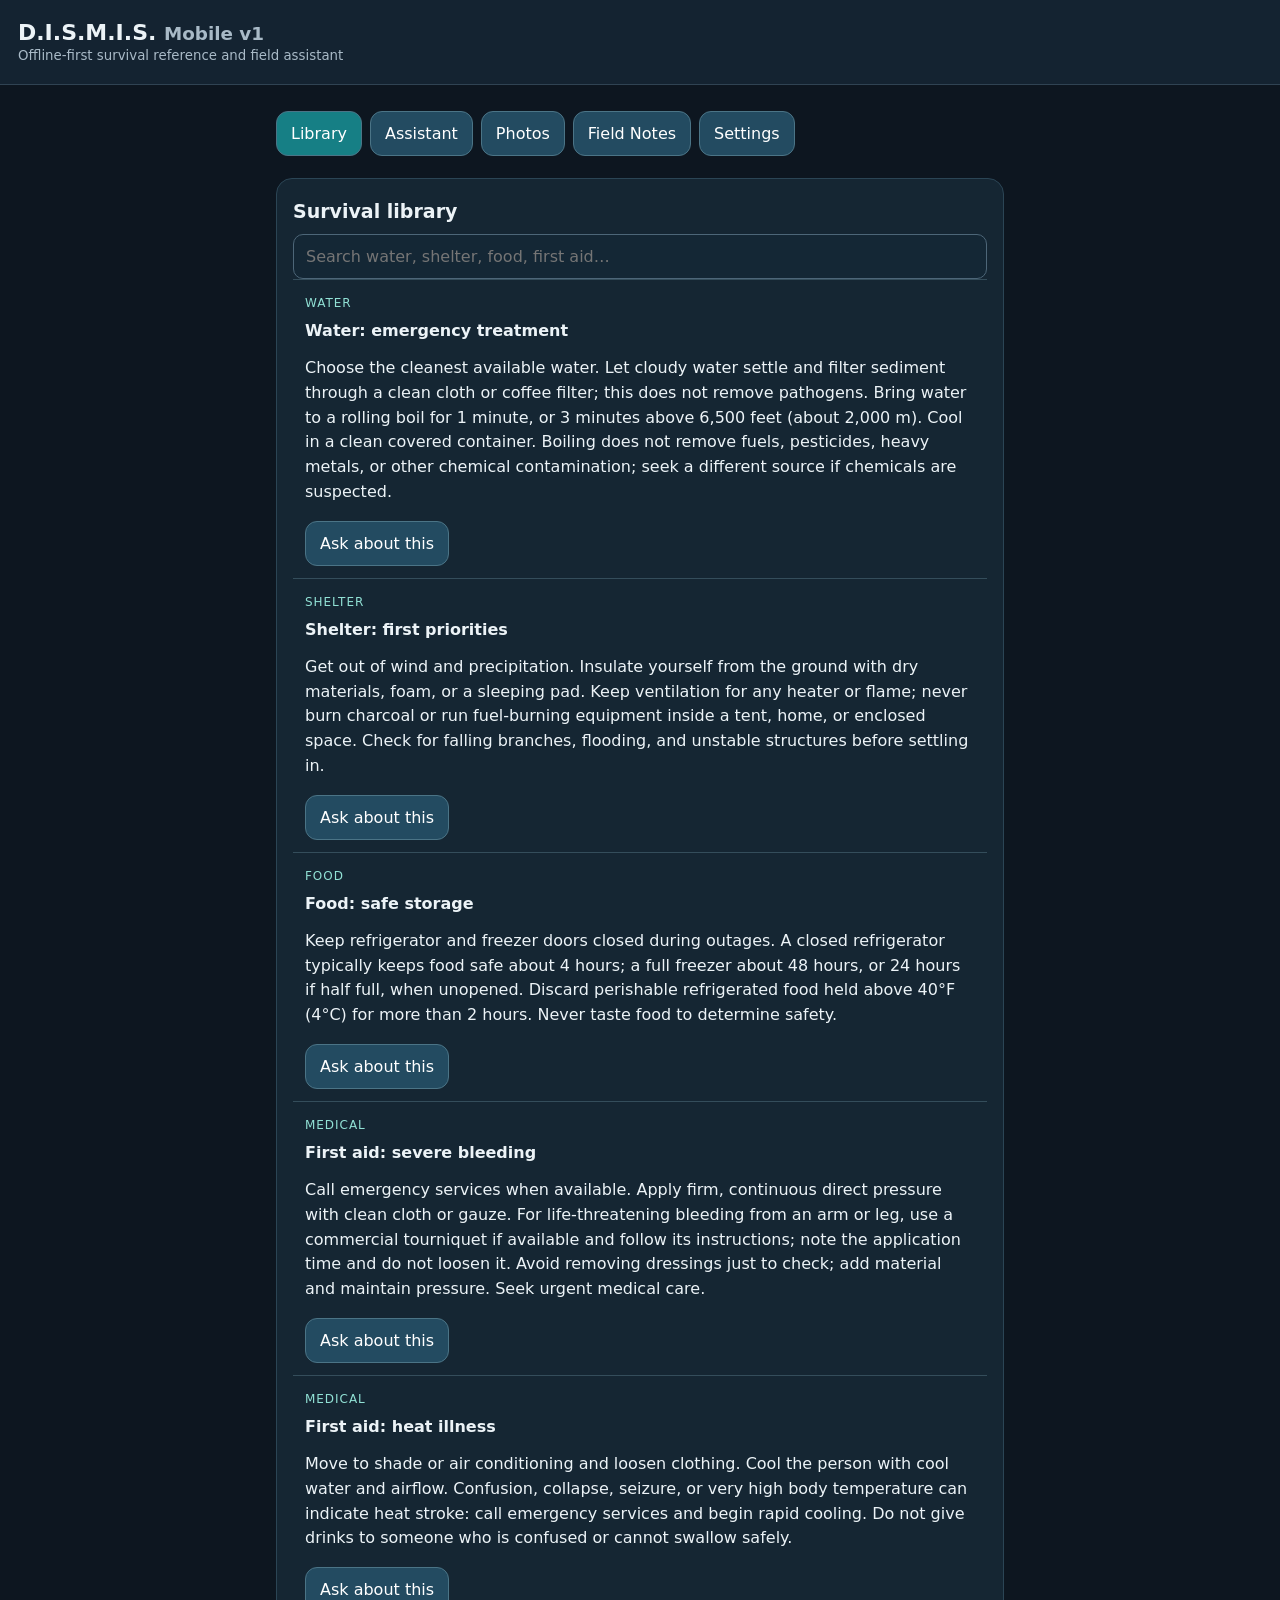
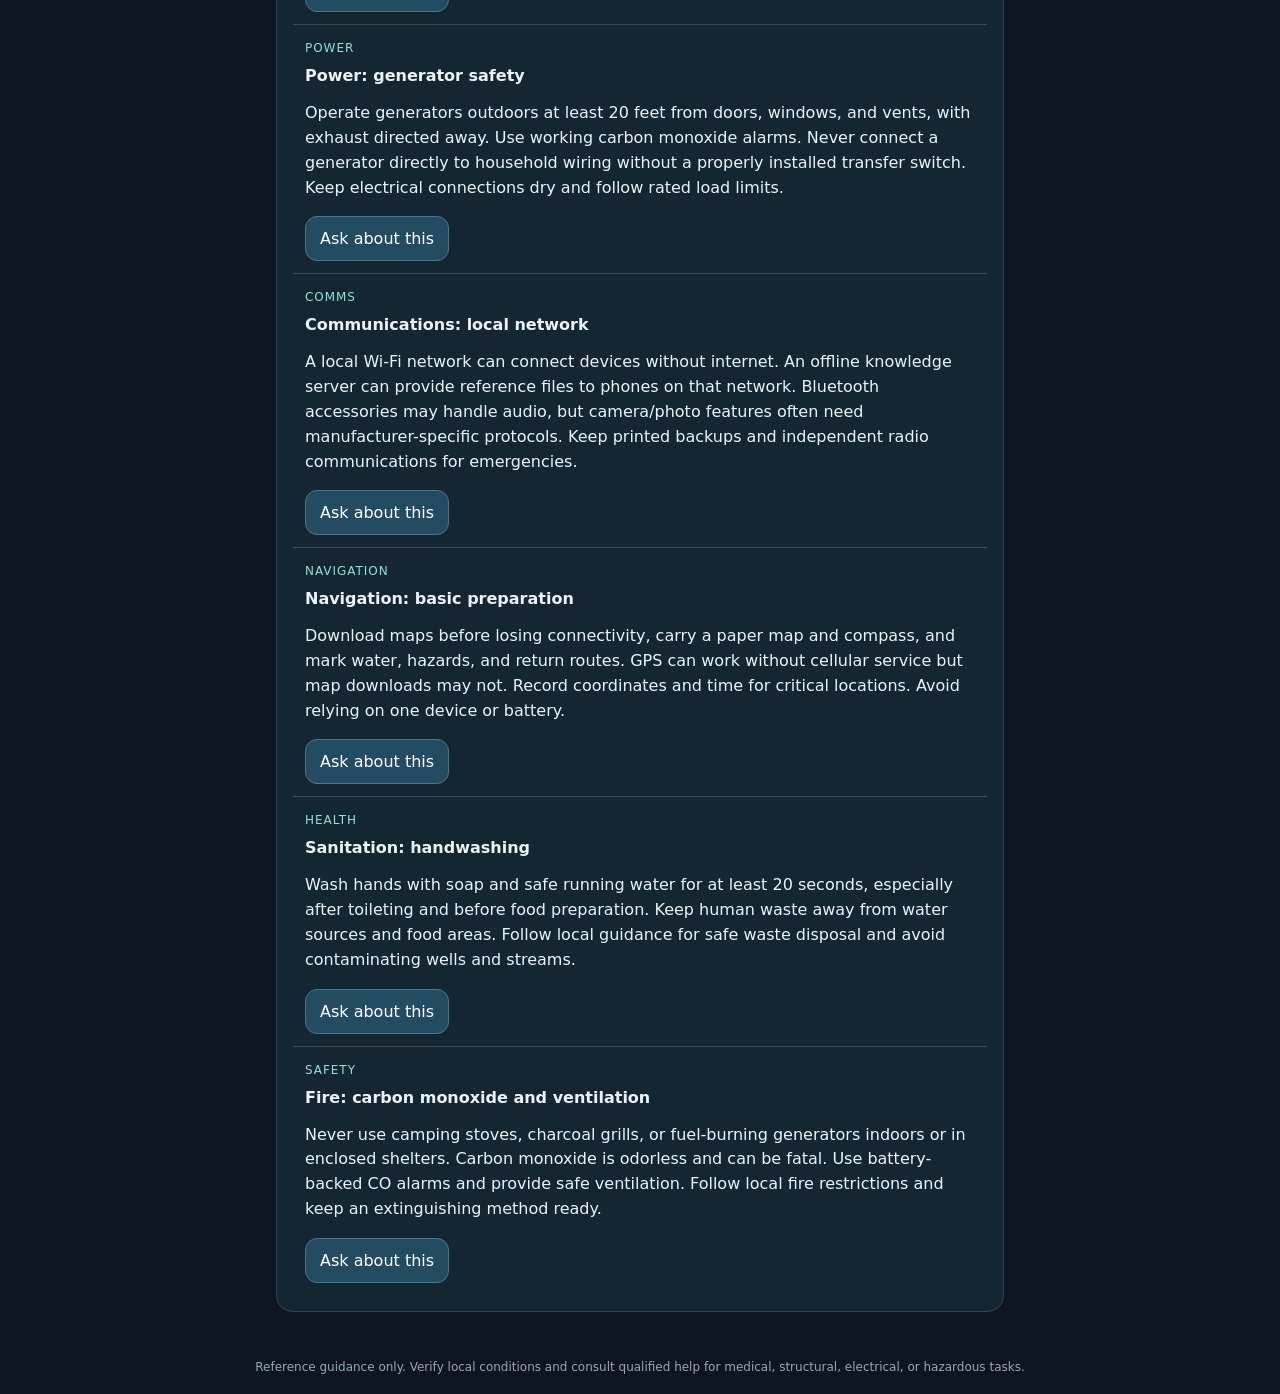
==== index.html @ cf7b5b75 "Add files via upload" ====
<!doctype html><html lang="en"><head><meta charset="utf-8"><meta name="viewport" content="width=device-width,initial-scale=1,viewport-fit=cover"><meta name="theme-color" content="#101b26"><link rel="manifest" href="manifest.webmanifest"><title>D.I.S.M.I.S. Mobile</title><style>
:root{font-family:system-ui,-apple-system,sans-serif;color:#ecf3f7;background:#0d1620}*{box-sizing:border-box}body{margin:0}header{padding:20px 18px;background:#142331;border-bottom:1px solid #304353}h1{font-size:22px;margin:0}small,.muted{color:#a9bac7}main{padding:16px;max-width:760px;margin:auto}nav{display:flex;gap:8px;overflow-x:auto;padding:10px 0}button,.button{background:#234b61;color:white;border:1px solid #4b7486;border-radius:12px;padding:12px 14px;font:inherit;cursor:pointer}button.active{background:#167f85}button:disabled{opacity:.45}input,textarea,select{width:100%;padding:12px;background:#142735;color:white;border:1px solid #4d6678;border-radius:10px;font:inherit}textarea{min-height:105px}label{display:block;margin:12px 0 5px;font-weight:600}section{display:none}section.active{display:block}.panel{background:#152633;border:1px solid #2b4555;border-radius:16px;padding:16px;margin:12px 0}h2{font-size:19px;margin:5px 0 12px}h3{font-size:16px;margin:10px 0}p,li{line-height:1.55}.result{padding:12px;border-top:1px solid #344d5b}.tag{color:#91e1d5;font-size:12px;text-transform:uppercase;letter-spacing:.08em}.chat{white-space:pre-wrap;max-height:380px;overflow:auto}.msg{margin:10px 0;padding:12px;border-radius:12px;background:#213849}.msg.me{background:#184e54}.row{display:flex;gap:8px;align-items:center;flex-wrap:wrap}.row>*{flex:1}.warn{border-left:3px solid #e6b963;padding-left:12px}img.preview{max-width:100%;max-height:300px;border-radius:12px}.hide{display:none}a{color:#96dbe3}footer{padding:20px;text-align:center;color:#91a9b9;font-size:12px}</style></head><body><header><h1>D.I.S.M.I.S. <small>Mobile v1</small></h1><small>Offline-first survival reference and field assistant</small></header><main><nav aria-label="Sections"><button class="active" data-tab="library">Library</button><button data-tab="assistant">Assistant</button><button data-tab="camera">Photos</button><button data-tab="notes">Field Notes</button><button data-tab="settings">Settings</button></nav>
<section id="library" class="active"><div class="panel"><h2>Survival library</h2><input id="search" type="search" placeholder="Search water, shelter, food, first aid…" aria-label="Search survival topics"><div id="results"></div></div></section>
<section id="assistant"><div class="panel"><h2>Field assistant</h2><p class="muted">Offline reference answers work immediately. Optional local AI requires a separately running compatible server.</p><div id="chat" class="chat" aria-live="polite"></div><label for="question">Your question</label><textarea id="question" placeholder="How can I make drinking water safer?"></textarea><div class="row"><button id="ask">Ask</button><button id="speak">Speak last answer</button><button id="stop">Stop voice</button></div><p id="assistantStatus" class="muted"></p></div></section>
<section id="camera"><div class="panel"><h2>Photo workspace</h2><p>Take or choose a photo to attach to a field note. Automated image recognition is not yet available in this version.</p><input id="photo" type="file" accept="image/*" capture="environment"><p><img id="preview" class="preview hide" alt="Selected photo preview"></p><label for="photoNote">Photo note</label><textarea id="photoNote" placeholder="Describe the object, condition, markings, and measurements."></textarea><button id="savePhotoNote">Save photo note</button><p class="muted">Photos are stored on this device where browser storage permits. No upload occurs.</p></div></section>
<section id="notes"><div class="panel"><h2>Field notes</h2><label for="noteTitle">Title</label><input id="noteTitle" placeholder="Water source near camp"><label for="noteBody">Details</label><textarea id="noteBody" placeholder="Observations, supplies, measurements, next steps…"></textarea><button id="saveNote">Save note</button><button id="exportNotes">Export notes as JSON</button><div id="notesList"></div></div></section>
<section id="settings"><div class="panel"><h2>Local AI connection (experimental)</h2><p>Only use an AI server you control on a trusted local network. Browser CORS, HTTPS and connectivity restrictions may prevent access.</p><label for="endpoint">OpenAI-compatible chat completions URL</label><input id="endpoint" placeholder="http://192.168.1.10:1234/v1/chat/completions"><label for="model">Model name</label><input id="model" placeholder="local-model"><div class="row"><button id="saveSettings">Save settings</button><button id="clearSettings">Disable AI connection</button></div><p class="warn">Do not enter cloud API keys here. This app does not send requests unless you configure an endpoint and ask a question.</p></div><div class="panel"><h2>Offline status</h2><p id="offlineStatus">Checking service worker…</p><p>Install this web app from Safari using Share → Add to Home Screen after serving it from HTTPS. Opening the HTML directly from Files may limit offline installation and storage features.</p></div></section></main><footer>Reference guidance only. Verify local conditions and consult qualified help for medical, structural, electrical, or hazardous tasks.</footer><script src="app.js"></script></body></html>
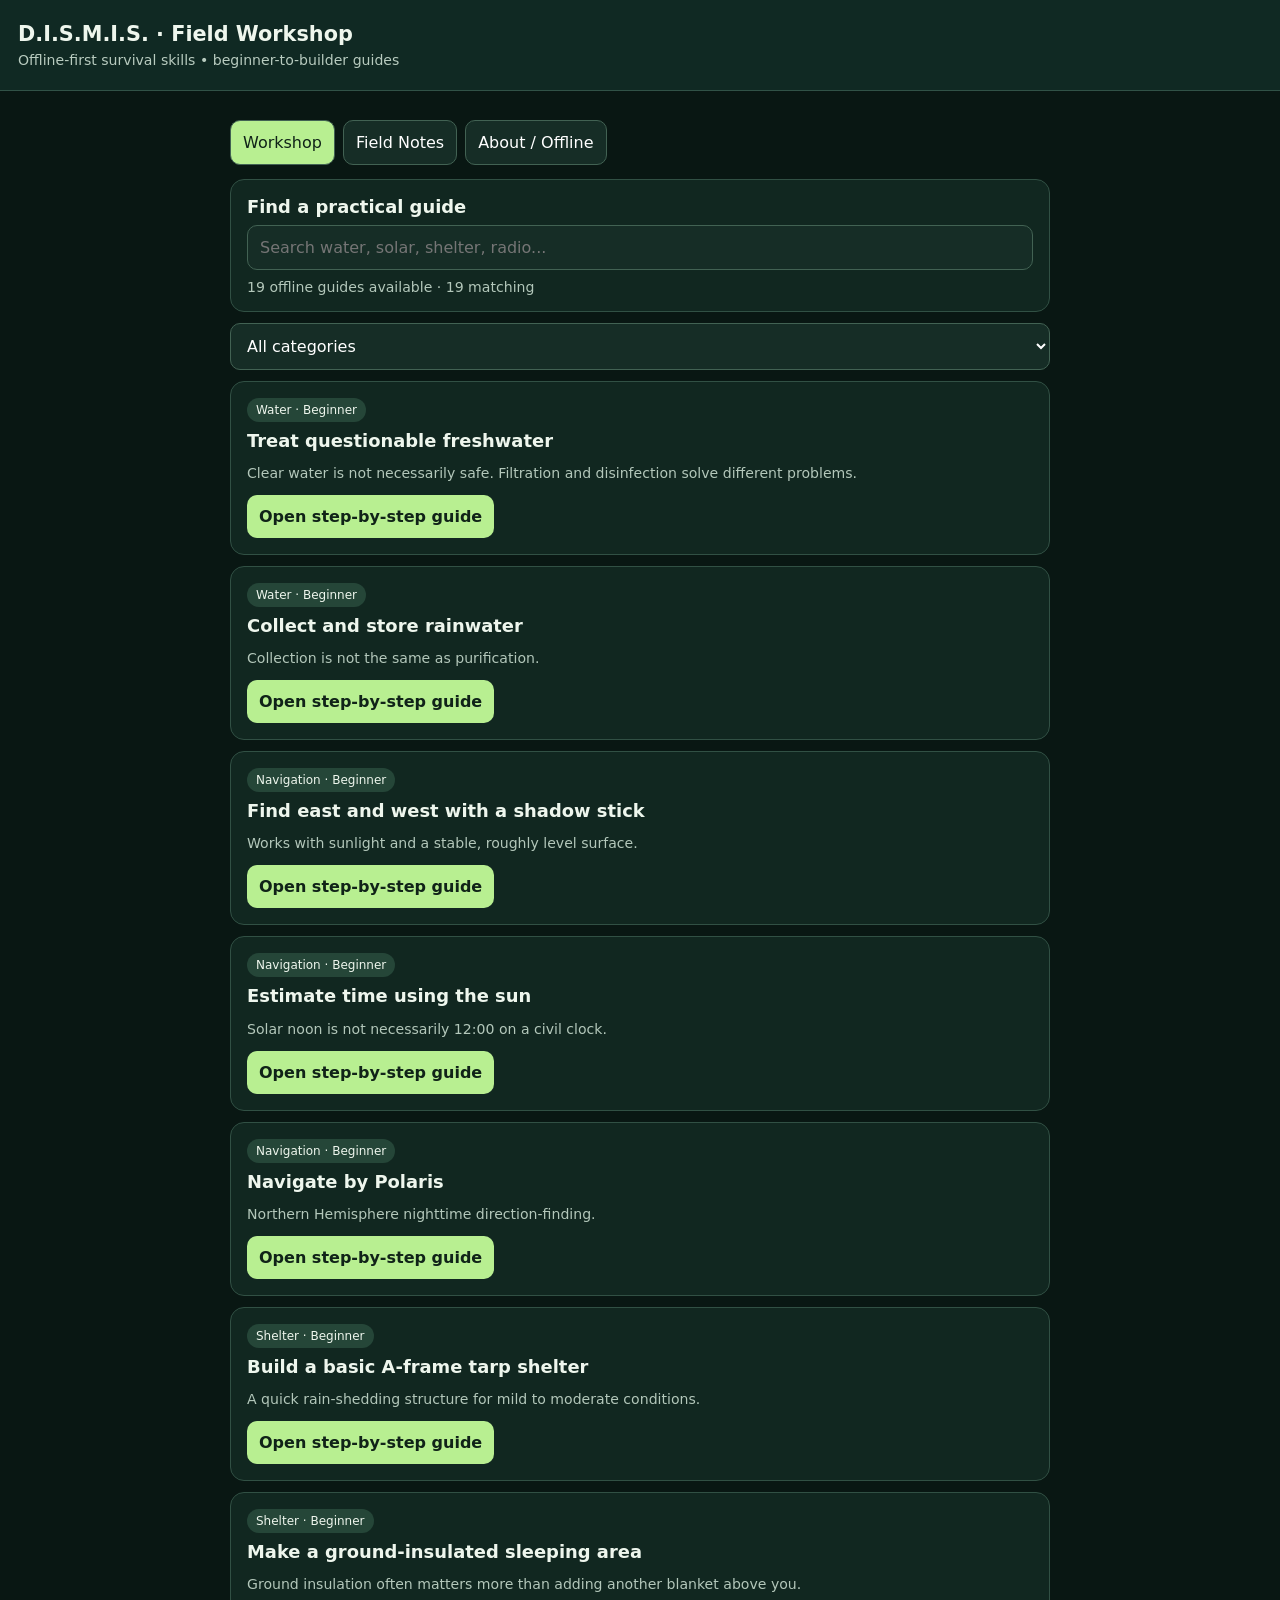
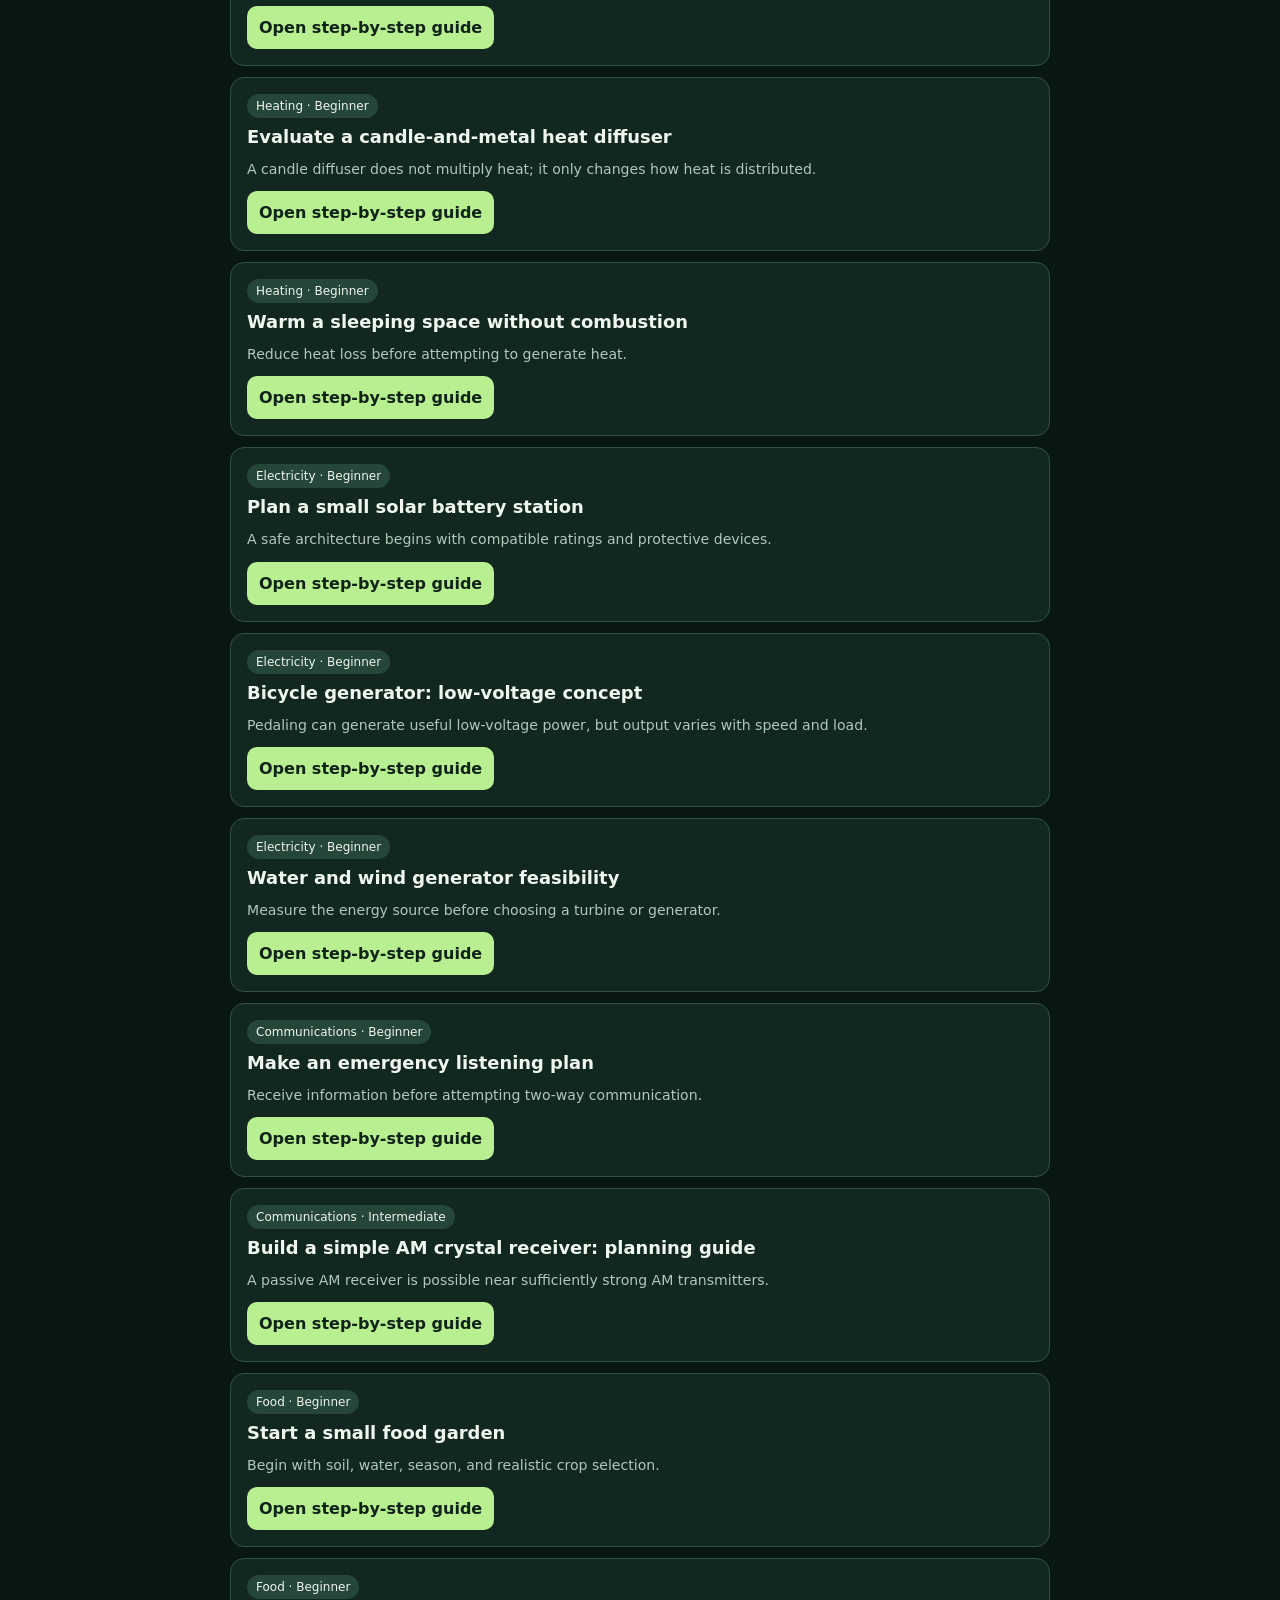
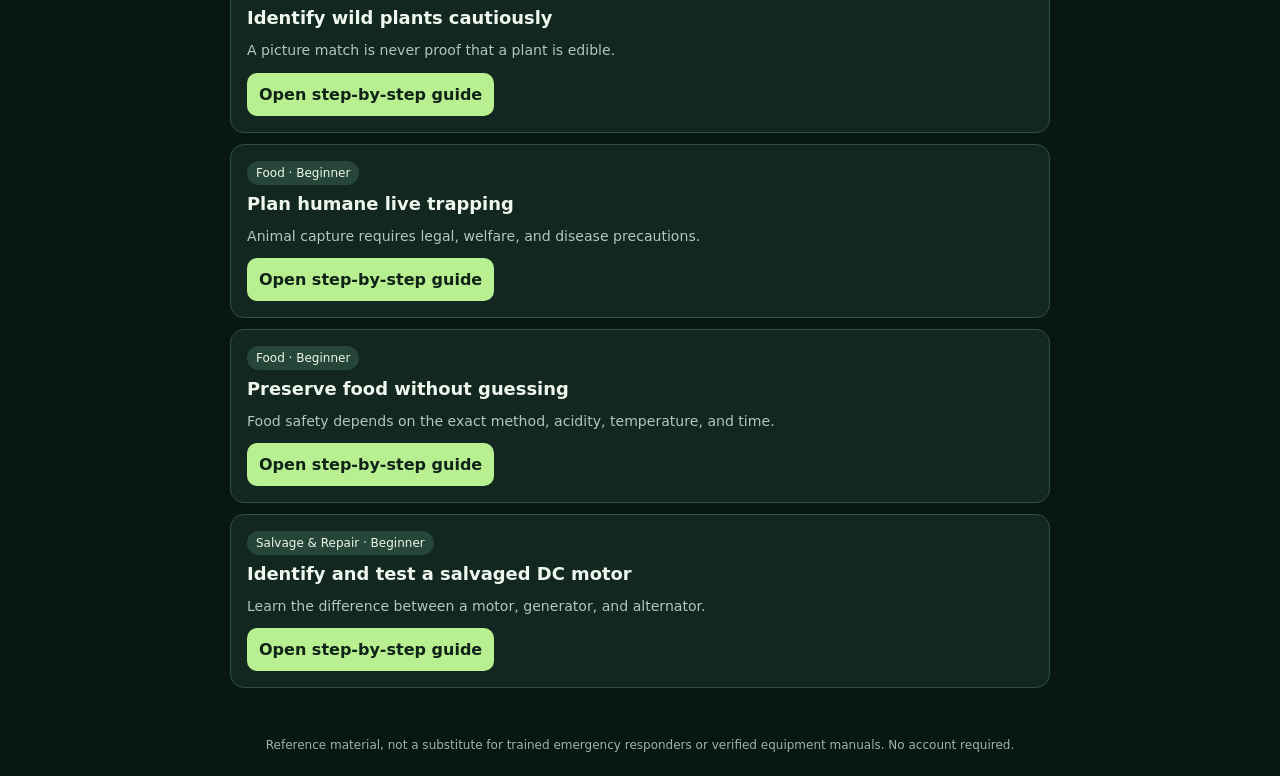
==== commit 8a7bcf8c: "D.I.S.M.I.S Field workshop v2 update" ====
--- a/index.html
+++ b/index.html
@@ -1,7 +1 @@
-<!doctype html><html lang="en"><head><meta charset="utf-8"><meta name="viewport" content="width=device-width,initial-scale=1,viewport-fit=cover"><meta name="theme-color" content="#101b26"><link rel="manifest" href="manifest.webmanifest"><title>D.I.S.M.I.S. Mobile</title><style>
-:root{font-family:system-ui,-apple-system,sans-serif;color:#ecf3f7;background:#0d1620}*{box-sizing:border-box}body{margin:0}header{padding:20px 18px;background:#142331;border-bottom:1px solid #304353}h1{font-size:22px;margin:0}small,.muted{color:#a9bac7}main{padding:16px;max-width:760px;margin:auto}nav{display:flex;gap:8px;overflow-x:auto;padding:10px 0}button,.button{background:#234b61;color:white;border:1px solid #4b7486;border-radius:12px;padding:12px 14px;font:inherit;cursor:pointer}button.active{background:#167f85}button:disabled{opacity:.45}input,textarea,select{width:100%;padding:12px;background:#142735;color:white;border:1px solid #4d6678;border-radius:10px;font:inherit}textarea{min-height:105px}label{display:block;margin:12px 0 5px;font-weight:600}section{display:none}section.active{display:block}.panel{background:#152633;border:1px solid #2b4555;border-radius:16px;padding:16px;margin:12px 0}h2{font-size:19px;margin:5px 0 12px}h3{font-size:16px;margin:10px 0}p,li{line-height:1.55}.result{padding:12px;border-top:1px solid #344d5b}.tag{color:#91e1d5;font-size:12px;text-transform:uppercase;letter-spacing:.08em}.chat{white-space:pre-wrap;max-height:380px;overflow:auto}.msg{margin:10px 0;padding:12px;border-radius:12px;background:#213849}.msg.me{background:#184e54}.row{display:flex;gap:8px;align-items:center;flex-wrap:wrap}.row>*{flex:1}.warn{border-left:3px solid #e6b963;padding-left:12px}img.preview{max-width:100%;max-height:300px;border-radius:12px}.hide{display:none}a{color:#96dbe3}footer{padding:20px;text-align:center;color:#91a9b9;font-size:12px}</style></head><body><header><h1>D.I.S.M.I.S. <small>Mobile v1</small></h1><small>Offline-first survival reference and field assistant</small></header><main><nav aria-label="Sections"><button class="active" data-tab="library">Library</button><button data-tab="assistant">Assistant</button><button data-tab="camera">Photos</button><button data-tab="notes">Field Notes</button><button data-tab="settings">Settings</button></nav>
-<section id="library" class="active"><div class="panel"><h2>Survival library</h2><input id="search" type="search" placeholder="Search water, shelter, food, first aid…" aria-label="Search survival topics"><div id="results"></div></div></section>
-<section id="assistant"><div class="panel"><h2>Field assistant</h2><p class="muted">Offline reference answers work immediately. Optional local AI requires a separately running compatible server.</p><div id="chat" class="chat" aria-live="polite"></div><label for="question">Your question</label><textarea id="question" placeholder="How can I make drinking water safer?"></textarea><div class="row"><button id="ask">Ask</button><button id="speak">Speak last answer</button><button id="stop">Stop voice</button></div><p id="assistantStatus" class="muted"></p></div></section>
-<section id="camera"><div class="panel"><h2>Photo workspace</h2><p>Take or choose a photo to attach to a field note. Automated image recognition is not yet available in this version.</p><input id="photo" type="file" accept="image/*" capture="environment"><p><img id="preview" class="preview hide" alt="Selected photo preview"></p><label for="photoNote">Photo note</label><textarea id="photoNote" placeholder="Describe the object, condition, markings, and measurements."></textarea><button id="savePhotoNote">Save photo note</button><p class="muted">Photos are stored on this device where browser storage permits. No upload occurs.</p></div></section>
-<section id="notes"><div class="panel"><h2>Field notes</h2><label for="noteTitle">Title</label><input id="noteTitle" placeholder="Water source near camp"><label for="noteBody">Details</label><textarea id="noteBody" placeholder="Observations, supplies, measurements, next steps…"></textarea><button id="saveNote">Save note</button><button id="exportNotes">Export notes as JSON</button><div id="notesList"></div></div></section>
-<section id="settings"><div class="panel"><h2>Local AI connection (experimental)</h2><p>Only use an AI server you control on a trusted local network. Browser CORS, HTTPS and connectivity restrictions may prevent access.</p><label for="endpoint">OpenAI-compatible chat completions URL</label><input id="endpoint" placeholder="http://192.168.1.10:1234/v1/chat/completions"><label for="model">Model name</label><input id="model" placeholder="local-model"><div class="row"><button id="saveSettings">Save settings</button><button id="clearSettings">Disable AI connection</button></div><p class="warn">Do not enter cloud API keys here. This app does not send requests unless you configure an endpoint and ask a question.</p></div><div class="panel"><h2>Offline status</h2><p id="offlineStatus">Checking service worker…</p><p>Install this web app from Safari using Share → Add to Home Screen after serving it from HTTPS. Opening the HTML directly from Files may limit offline installation and storage features.</p></div></section></main><footer>Reference guidance only. Verify local conditions and consult qualified help for medical, structural, electrical, or hazardous tasks.</footer><script src="app.js"></script></body></html>
+<!doctype html><html lang="en"><head><meta charset="utf-8"><meta name="viewport" content="width=device-width,initial-scale=1,viewport-fit=cover"><meta name="theme-color" content="#0b1e1c"><link rel="manifest" href="manifest.webmanifest"><title>D.I.S.M.I.S. Workshop</title><style> :root{color-scheme:dark;font-family:system-ui,-apple-system,sans-serif}*{box-sizing:border-box}body{margin:0;background:#091713;color:#eef6ed}header{padding:22px 18px;background:#102923;border-bottom:1px solid #315247}h1{font-size:1.3rem;margin:0}header p{color:#b8cbbf;font-size:.88rem;margin:6px 0 0}.wrap{max-width:850px;margin:auto;padding:15px}input,textarea,select,button{font:inherit;border-radius:10px;border:1px solid #426253;padding:12px;background:#162d26;color:#fff}input,textarea{width:100%}button{cursor:pointer}button.primary{background:#b8ef91;color:#102318;border:0;font-weight:700}.tabs{display:flex;gap:8px;overflow:auto;margin:14px 0}.tabs button{white-space:nowrap}.tabs .on{background:#b8ef91;color:#102318}.card{background:#112720;border:1px solid #315044;border-radius:14px;padding:16px;margin:11px 0}h2{font-size:1.12rem;margin:0 0 8px}h3{font-size:1rem;margin:20px 0 7px}.muted{color:#b3c7ba;font-size:.88rem}.pill{font-size:.75rem;border-radius:30px;background:#254638;padding:5px 9px;display:inline-block;margin-bottom:8px}.row{display:flex;gap:9px;align-items:center;flex-wrap:wrap}.row>*{flex:1}.step{padding:12px 0;border-bottom:1px solid #294639}.step:last-child{border:0}.warn{border-left:3px solid #f5c16c;padding:10px 13px;background:#30291b;border-radius:6px}label{display:block;margin:12px 0 6px}.back{margin:4px 0 14px}.hidden{display:none}footer{padding:24px;color:#9db4a6;text-align:center;font-size:.75rem} .check{display:flex;gap:9px;align-items:start;padding:7px 0}.check input{width:auto;margin-top:5px} .check span{flex:1} .progress{height:7px;background:#315044;border-radius:8px;overflow:hidden;margin:10px 0}.progress>div{background:#b8ef91;height:100%;transition:width .2s} </style></head><body><header><h1>D.I.S.M.I.S. · Field Workshop</h1><p>Offline-first survival skills • beginner-to-builder guides</p></header><main class="wrap"><div class="tabs"><button id="tab-guides" class="on" onclick="view('guides')">Workshop</button><button id="tab-notes" onclick="view('notes')">Field Notes</button><button id="tab-about" onclick="view('about')">About / Offline</button></div><section id="main"></section></main><footer>Reference material, not a substitute for trained emergency responders or verified equipment manuals. No account required.</footer><script src="app.js"></script></body></html>
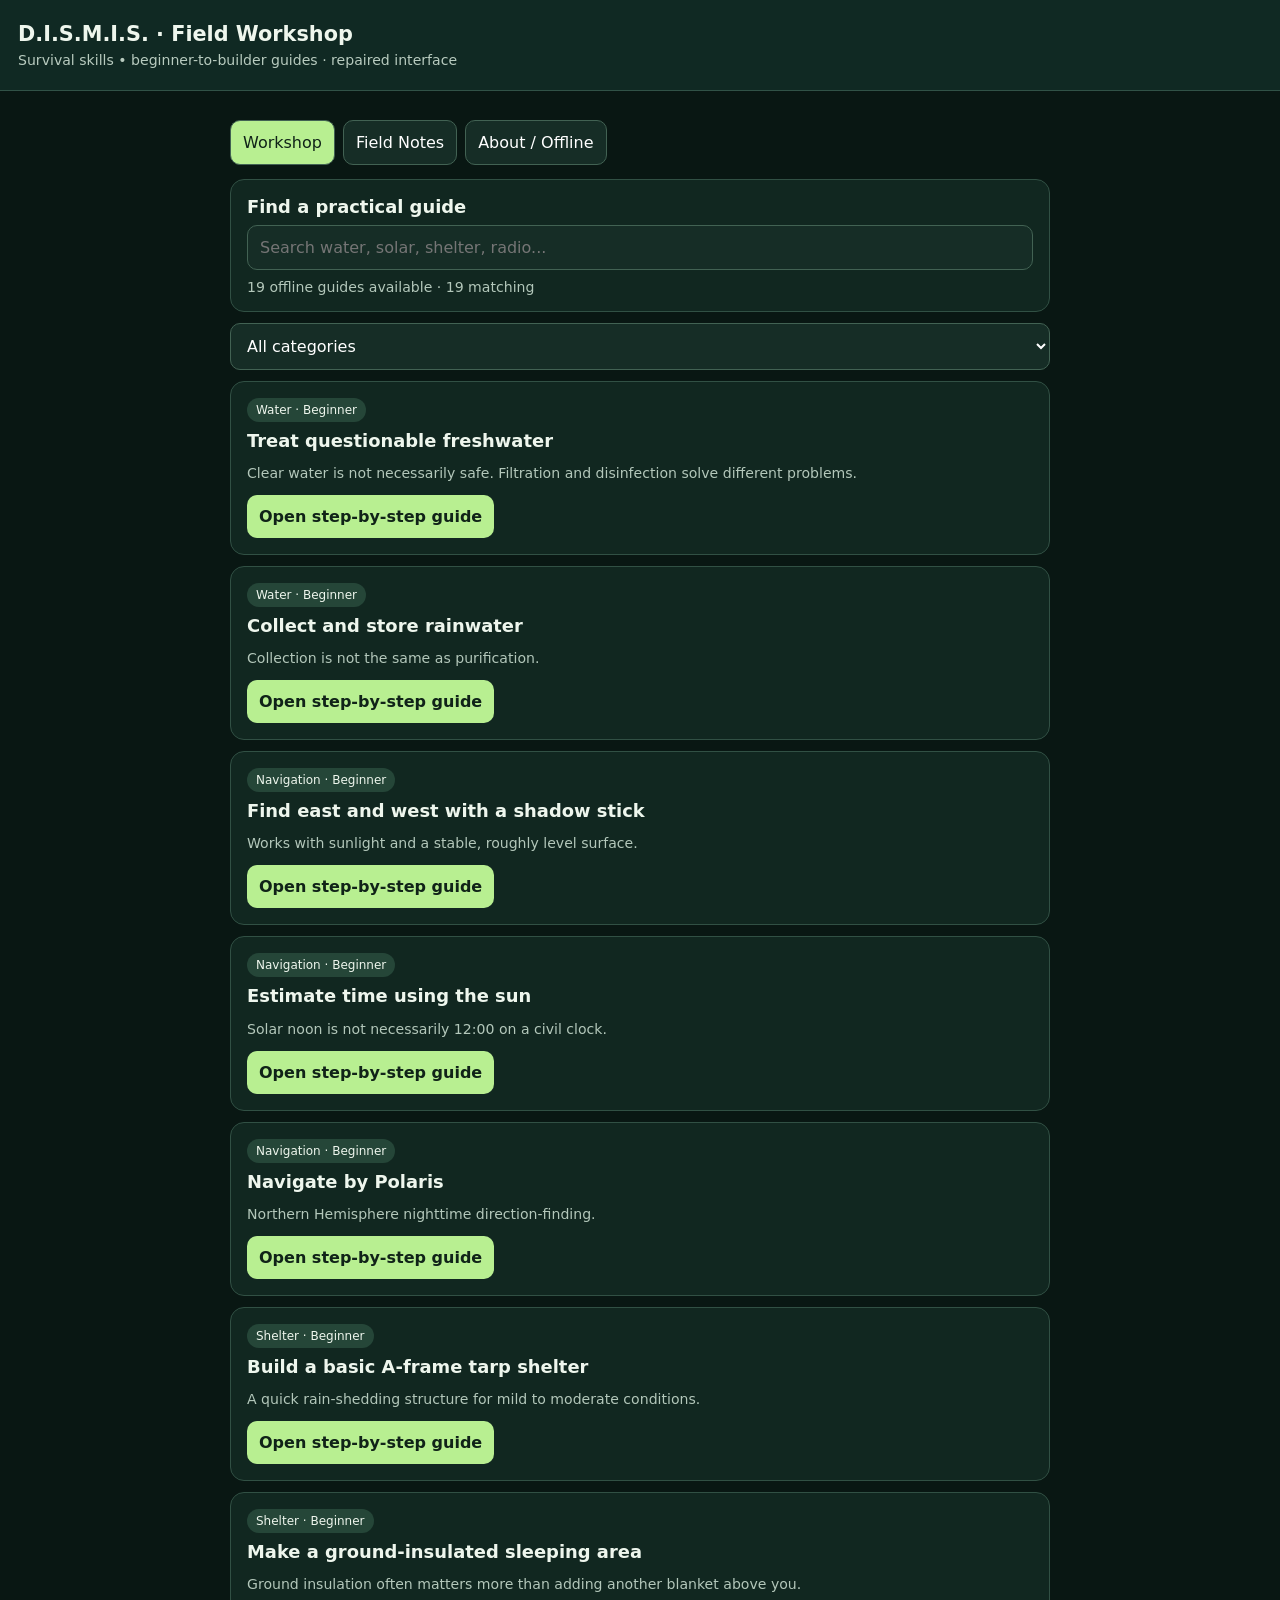
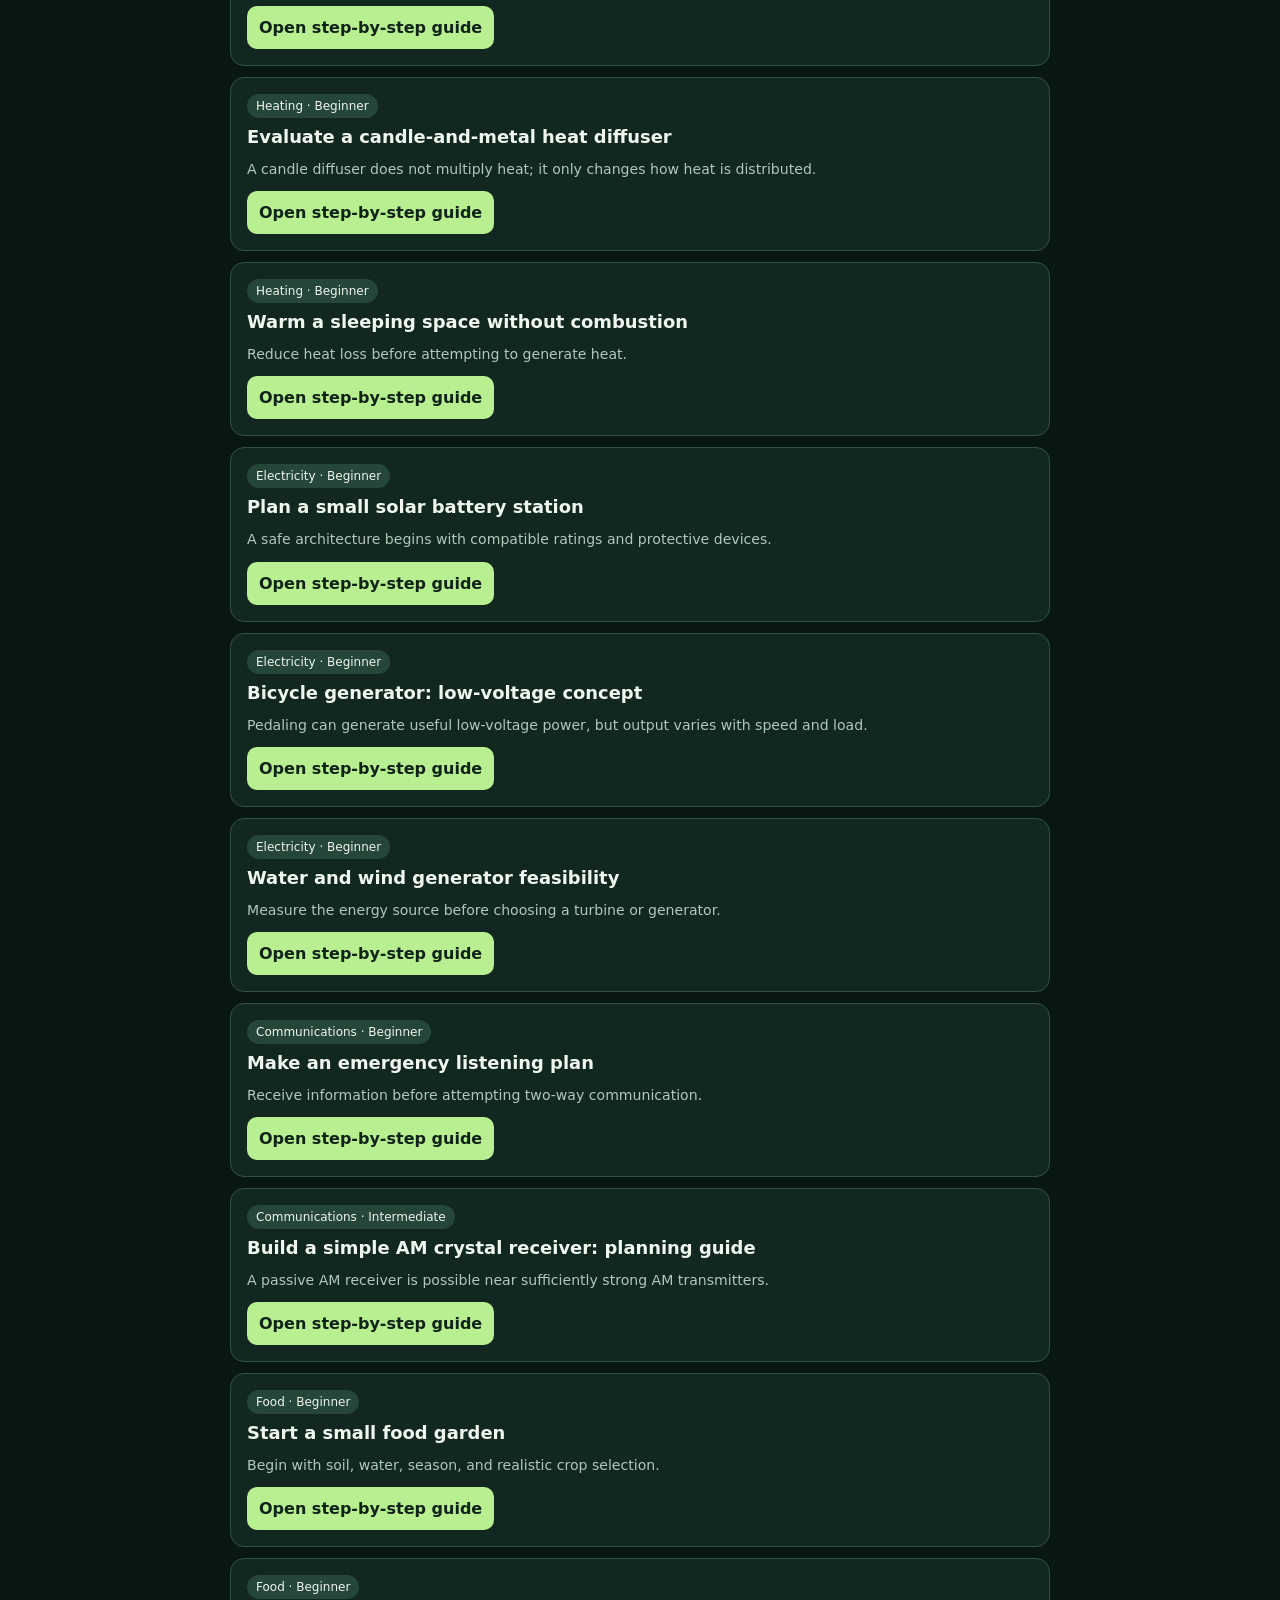
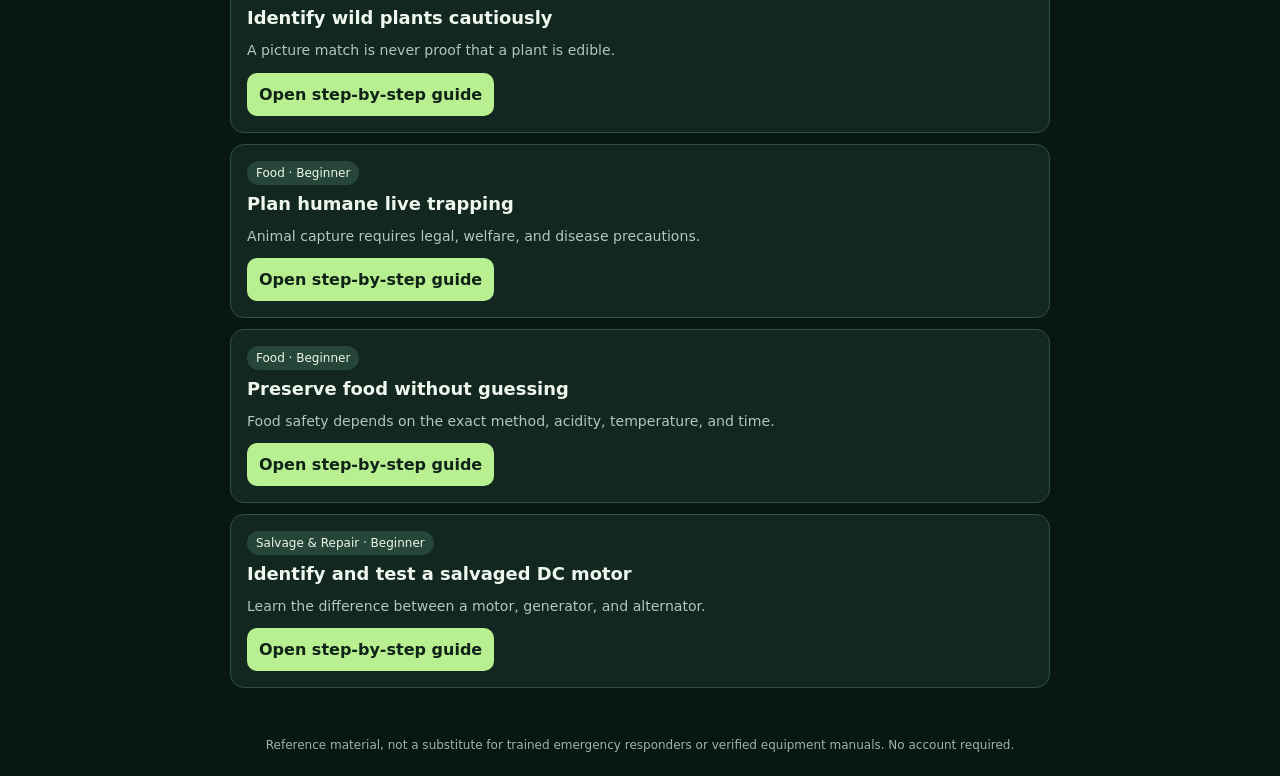
==== commit a5f1e683: "Fix D.I.S.M.I.S field workshop" ====
--- a/index.html
+++ b/index.html
@@ -1 +1 @@
-<!doctype html><html lang="en"><head><meta charset="utf-8"><meta name="viewport" content="width=device-width,initial-scale=1,viewport-fit=cover"><meta name="theme-color" content="#0b1e1c"><link rel="manifest" href="manifest.webmanifest"><title>D.I.S.M.I.S. Workshop</title><style> :root{color-scheme:dark;font-family:system-ui,-apple-system,sans-serif}*{box-sizing:border-box}body{margin:0;background:#091713;color:#eef6ed}header{padding:22px 18px;background:#102923;border-bottom:1px solid #315247}h1{font-size:1.3rem;margin:0}header p{color:#b8cbbf;font-size:.88rem;margin:6px 0 0}.wrap{max-width:850px;margin:auto;padding:15px}input,textarea,select,button{font:inherit;border-radius:10px;border:1px solid #426253;padding:12px;background:#162d26;color:#fff}input,textarea{width:100%}button{cursor:pointer}button.primary{background:#b8ef91;color:#102318;border:0;font-weight:700}.tabs{display:flex;gap:8px;overflow:auto;margin:14px 0}.tabs button{white-space:nowrap}.tabs .on{background:#b8ef91;color:#102318}.card{background:#112720;border:1px solid #315044;border-radius:14px;padding:16px;margin:11px 0}h2{font-size:1.12rem;margin:0 0 8px}h3{font-size:1rem;margin:20px 0 7px}.muted{color:#b3c7ba;font-size:.88rem}.pill{font-size:.75rem;border-radius:30px;background:#254638;padding:5px 9px;display:inline-block;margin-bottom:8px}.row{display:flex;gap:9px;align-items:center;flex-wrap:wrap}.row>*{flex:1}.step{padding:12px 0;border-bottom:1px solid #294639}.step:last-child{border:0}.warn{border-left:3px solid #f5c16c;padding:10px 13px;background:#30291b;border-radius:6px}label{display:block;margin:12px 0 6px}.back{margin:4px 0 14px}.hidden{display:none}footer{padding:24px;color:#9db4a6;text-align:center;font-size:.75rem} .check{display:flex;gap:9px;align-items:start;padding:7px 0}.check input{width:auto;margin-top:5px} .check span{flex:1} .progress{height:7px;background:#315044;border-radius:8px;overflow:hidden;margin:10px 0}.progress>div{background:#b8ef91;height:100%;transition:width .2s} </style></head><body><header><h1>D.I.S.M.I.S. · Field Workshop</h1><p>Offline-first survival skills • beginner-to-builder guides</p></header><main class="wrap"><div class="tabs"><button id="tab-guides" class="on" onclick="view('guides')">Workshop</button><button id="tab-notes" onclick="view('notes')">Field Notes</button><button id="tab-about" onclick="view('about')">About / Offline</button></div><section id="main"></section></main><footer>Reference material, not a substitute for trained emergency responders or verified equipment manuals. No account required.</footer><script src="app.js"></script></body></html>+<!doctype html><html lang="en"><head><meta charset="utf-8"><meta name="viewport" content="width=device-width,initial-scale=1,viewport-fit=cover"><meta name="theme-color" content="#0b1e1c"><link rel="manifest" href="manifest.webmanifest"><title>D.I.S.M.I.S. Workshop · Fixed</title><style> :root{color-scheme:dark;font-family:system-ui,-apple-system,sans-serif}*{box-sizing:border-box}body{margin:0;background:#091713;color:#eef6ed}header{padding:22px 18px;background:#102923;border-bottom:1px solid #315247}h1{font-size:1.3rem;margin:0}header p{color:#b8cbbf;font-size:.88rem;margin:6px 0 0}.wrap{max-width:850px;margin:auto;padding:15px}input,textarea,select,button{font:inherit;border-radius:10px;border:1px solid #426253;padding:12px;background:#162d26;color:#fff}input,textarea{width:100%}button{cursor:pointer}button.primary{background:#b8ef91;color:#102318;border:0;font-weight:700}.tabs{display:flex;gap:8px;overflow:auto;margin:14px 0}.tabs button{white-space:nowrap}.tabs .on{background:#b8ef91;color:#102318}.card{background:#112720;border:1px solid #315044;border-radius:14px;padding:16px;margin:11px 0}h2{font-size:1.12rem;margin:0 0 8px}h3{font-size:1rem;margin:20px 0 7px}.muted{color:#b3c7ba;font-size:.88rem}.pill{font-size:.75rem;border-radius:30px;background:#254638;padding:5px 9px;display:inline-block;margin-bottom:8px}.row{display:flex;gap:9px;align-items:center;flex-wrap:wrap}.row>*{flex:1}.step{padding:12px 0;border-bottom:1px solid #294639}.step:last-child{border:0}.warn{border-left:3px solid #f5c16c;padding:10px 13px;background:#30291b;border-radius:6px}label{display:block;margin:12px 0 6px}.back{margin:4px 0 14px}.hidden{display:none}footer{padding:24px;color:#9db4a6;text-align:center;font-size:.75rem} .check{display:flex;gap:9px;align-items:start;padding:7px 0}.check input{width:auto;margin-top:5px} .check span{flex:1} .progress{height:7px;background:#315044;border-radius:8px;overflow:hidden;margin:10px 0}.progress>div{background:#b8ef91;height:100%;transition:width .2s} </style></head><body><header><h1>D.I.S.M.I.S. · Field Workshop</h1><p>Survival skills • beginner-to-builder guides · repaired interface</p></header><main class="wrap"><div class="tabs"><button id="tab-guides" class="on" onclick="view('guides')">Workshop</button><button id="tab-notes" onclick="view('notes')">Field Notes</button><button id="tab-about" onclick="view('about')">About / Offline</button></div><section id="main"></section></main><footer>Reference material, not a substitute for trained emergency responders or verified equipment manuals. No account required.</footer><script>let guides=[];let active='guides',filter='all',query='',current=null;const root=document.getElementById('main');const esc=s=>String(s).replace(/[&<>"']/g,c=>({'&':'&amp;','<':'&lt;','>':'&gt;','"':'&quot;',"'":'&#39;'}[c]));const store=(k,v)=>{try{localStorage.setItem(k,JSON.stringify(v))}catch(e){alert('Local storage unavailable')}};const load=(k,f)=>{try{return JSON.parse(localStorage.getItem(k))??f}catch(e){return f}};function view(tab){active=tab;current=null;document.querySelectorAll('.tabs button').forEach(b=>b.classList.toggle('on',b.id==='tab-'+tab));render()}function render(){if(active==='notes')return notes();if(active==='about')return about();if(current)return detail(current);listing()}function listing(){let cats=['all',...new Set(guides.map(g=>g.cat))];let matches=guides.filter(g=>(filter==='all'||g.cat===filter)&&(`${g.title} ${g.category} ${g.overview} ${g.materials.join(' ')}`.toLowerCase().includes(query.toLowerCase())));root.innerHTML=`<div class="card"><h2>Find a practical guide</h2><input id="search" placeholder="Search water, solar, shelter, radio..." value="${esc(query)}" aria-label="Search guides"><div class="muted" style="margin-top:9px">${guides.length} offline guides available · ${matches.length} matching</div></div><div class="row"><select id="cat" aria-label="Filter by category">${cats.map(c=>`<option value="${c}" ${c===filter?'selected':''}>${c==='all'?'All categories':guides.find(g=>g.cat===c)?.category}</option>`).join('')}</select></div><div id="results">${matches.map(g=>`<div class="card"><span class="pill">${esc(g.category)} · ${esc(g.level)}</span><h2>${esc(g.title)}</h2><p class="muted">${esc(g.overview)}</p><button class="primary" data-id="${g.id}">Open step-by-step guide</button></div>`).join('')||'<p>No matching guides.</p>'}</div>`;document.getElementById('search').oninput=e=>{query=e.target.value;const pos=e.target.selectionStart;listing();let inp=document.getElementById('search');inp.focus();inp.setSelectionRange(pos,pos)};document.getElementById('cat').onchange=e=>{filter=e.target.value;listing()};root.querySelectorAll('[data-id]').forEach(b=>b.onclick=()=>{current=b.dataset.id;render();window.scrollTo(0,0)})}function detail(id){let g=guides.find(x=>x.id===id);if(!g)return listing();let done=load('progress-'+id,{});let count=g.steps.filter((_,i)=>done[i]).length;root.innerHTML=`<button class="back" id="back">← All guides</button><div class="card"><span class="pill">${esc(g.category)} · ${esc(g.level)}</span><h2>${esc(g.title)}</h2><p>${esc(g.overview)}</p><h3>Materials and tools</h3>${g.materials.map(m=>`<div class="check"><input type="checkbox" aria-label="Have ${esc(m)}"><span>${esc(m)}</span></div>`).join('')}<h3>Step-by-step instructions</h3><div class="muted" id="count">${count} of ${g.steps.length} steps completed</div><div class="progress"><div id="bar" style="width:${100*count/g.steps.length}%"></div></div>${g.steps.map((s,i)=>`<label class="step check"><input type="checkbox" data-step="${i}" ${done[i]?'checked':''}><span><strong>Step ${i+1}.</strong> ${esc(s)}</span></label>`).join('')}<h3>Safety and limitations</h3><div class="warn">${esc(g.warning)}</div><p class="muted">Progress is saved only on this device. Guides are general educational instructions; confirm component-specific ratings and local rules.</p><button id="reset">Reset progress</button></div>`;document.getElementById('back').onclick=()=>{current=null;listing()};document.getElementById('reset').onclick=()=>{store('progress-'+id,{});detail(id)};root.querySelectorAll('[data-step]').forEach(b=>b.onchange=e=>{done[e.target.dataset.step]=e.target.checked;store('progress-'+id,done);count=g.steps.filter((_,i)=>done[i]).length;document.getElementById('count').textContent=`${count} of ${g.steps.length} steps completed`;document.getElementById('bar').style.width=(100*count/g.steps.length)+'%'})}function notes(){let val=load('field-notes','');root.innerHTML=`<div class="card"><h2>Private field notes</h2><p class="muted">Saved on this device only. Not uploaded to GitHub or any server. Export a backup because browsers may clear local storage.</p><textarea id="note" rows="14" placeholder="Record supplies, locations, observations, experiments...">${esc(val)}</textarea><div class="row" style="margin-top:12px"><button class="primary" id="save">Save notes</button><button id="export">Export text backup</button></div><p id="status" class="muted"></p></div>`;document.getElementById('save').onclick=()=>{store('field-notes',document.getElementById('note').value);document.getElementById('status').textContent='Saved locally on this device.'};document.getElementById('export').onclick=()=>{let blob=new Blob([document.getElementById('note').value],{type:'text/plain'});let url=URL.createObjectURL(blob);let a=document.createElement('a');a.href=url;a.download='dismis-field-notes.txt';a.click();setTimeout(()=>URL.revokeObjectURL(url),1000)}}function about(){root.innerHTML=`<div class="card"><h2>Offline operation</h2><p>This version includes ${guides.length} written project guides, searchable categories, step tracking, and local field notes. It is <strong>not</strong> an AI model and cannot identify plants or electronic components from photographs.</p><p>Open the app while online once and allow the browser to cache it. Then test with airplane mode. Browser storage can be evicted, so keep a backup.</p><button id="offline">Check offline cache</button><p id="cache" class="muted"></p><h3>What comes next</h3><p>More illustrated, verified project manuals; materials substitution logic; calculators; downloadable maps; and a compatible local AI connection.</p></div>`;document.getElementById('offline').onclick=async()=>{let keys=await caches.keys();document.getElementById('cache').textContent=keys.length?'Cache found: '+keys.join(', '):'No offline cache found yet. Open the app online and reload.'}}async function start(){try{let r=await fetch('./guides.json?release=workshop-fix-3',{cache:'no-store'});if(!r.ok)throw Error('Guides unavailable');guides=await r.json();render()}catch(e){root.innerHTML='<div class="warn">Guide library could not load: '+esc(e.message)+'. Check internet and refresh.</div>'}}start();if("serviceWorker" in navigator)navigator.serviceWorker.register("./sw.js?repair=3").catch(()=>{});</script></body></html>
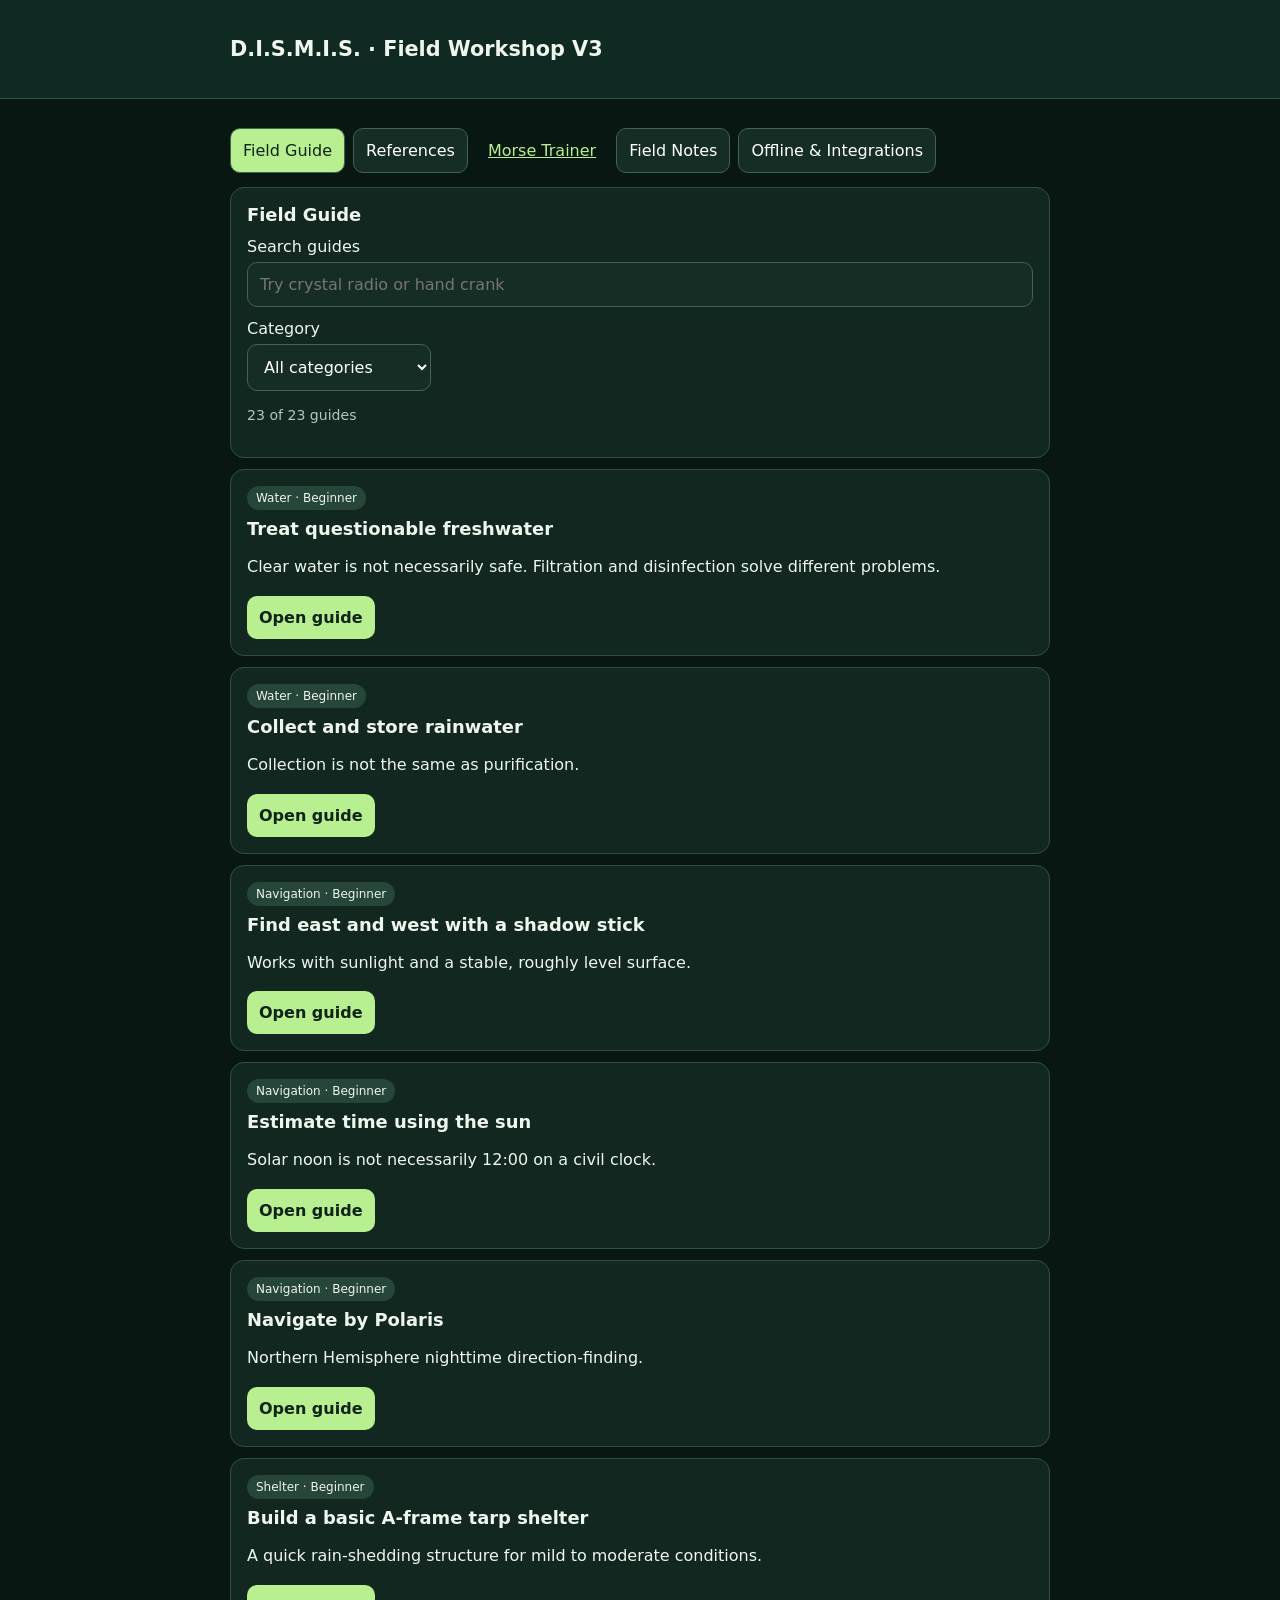
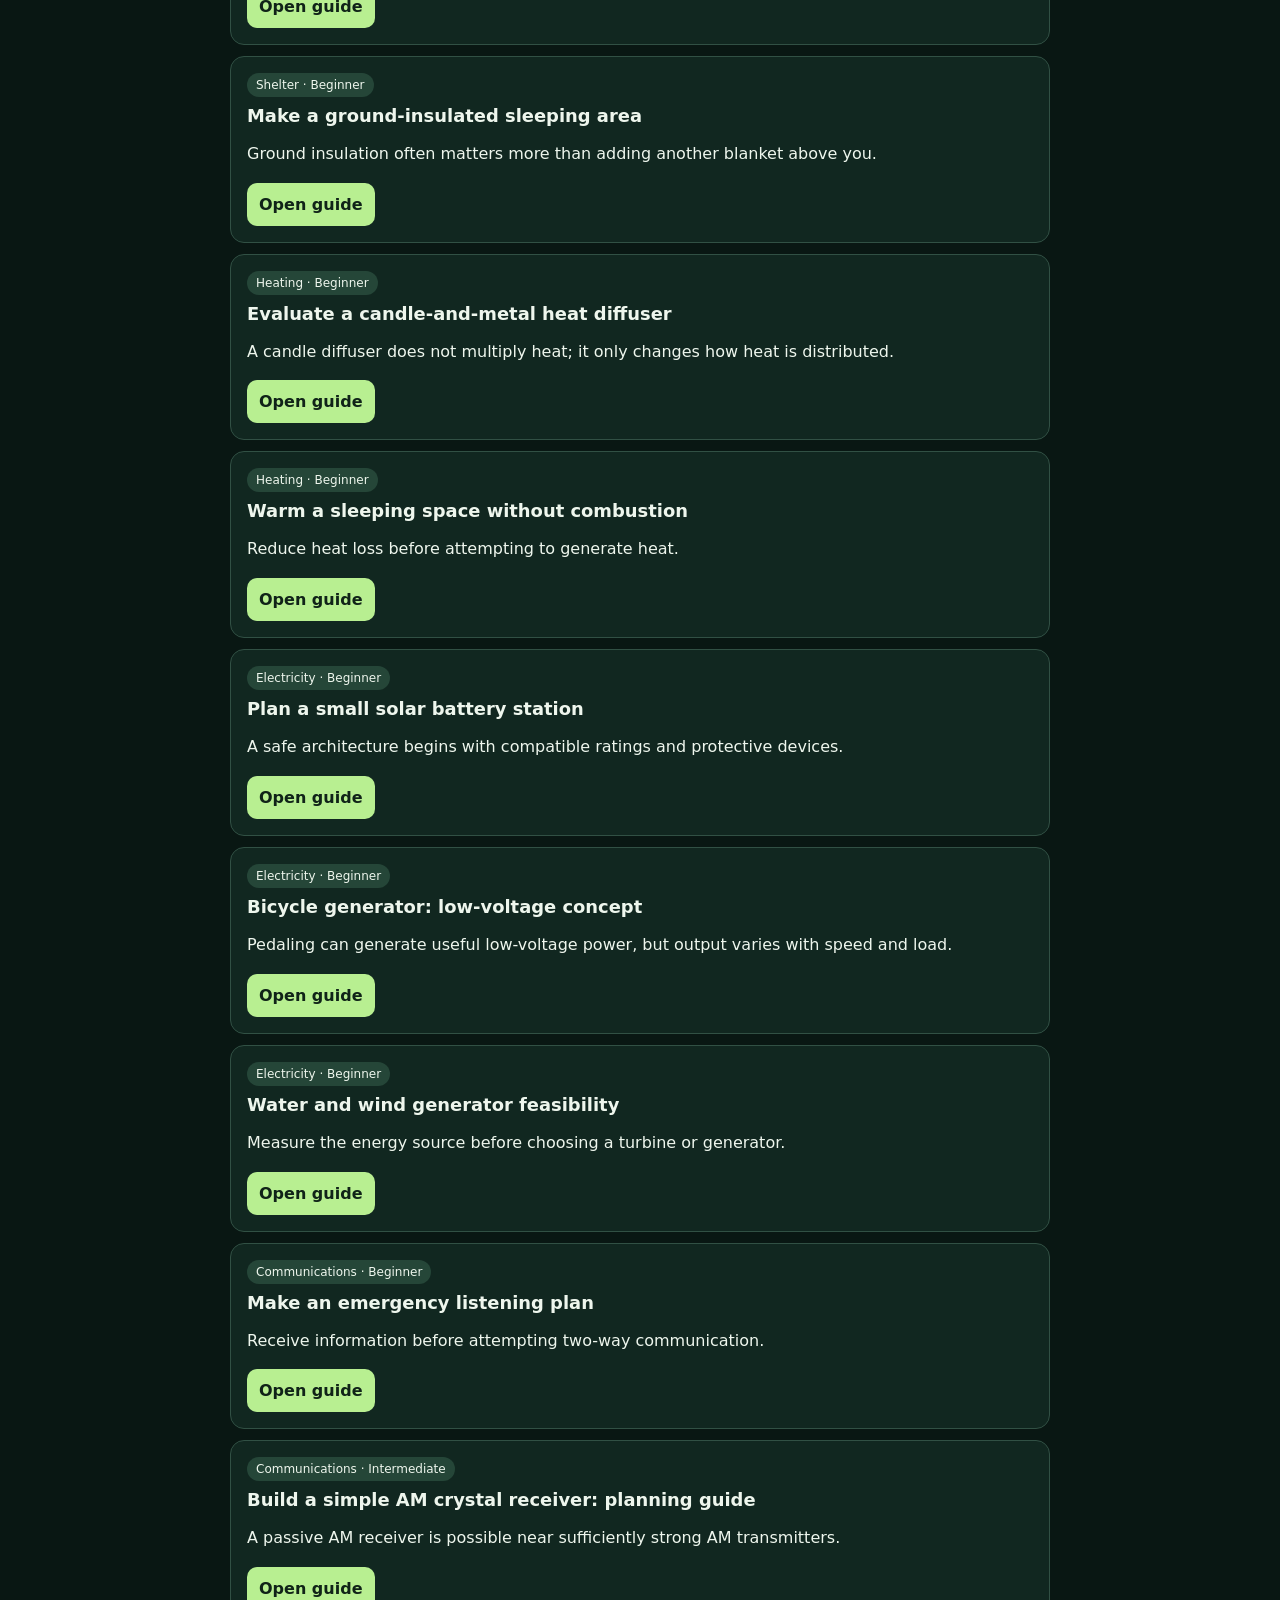
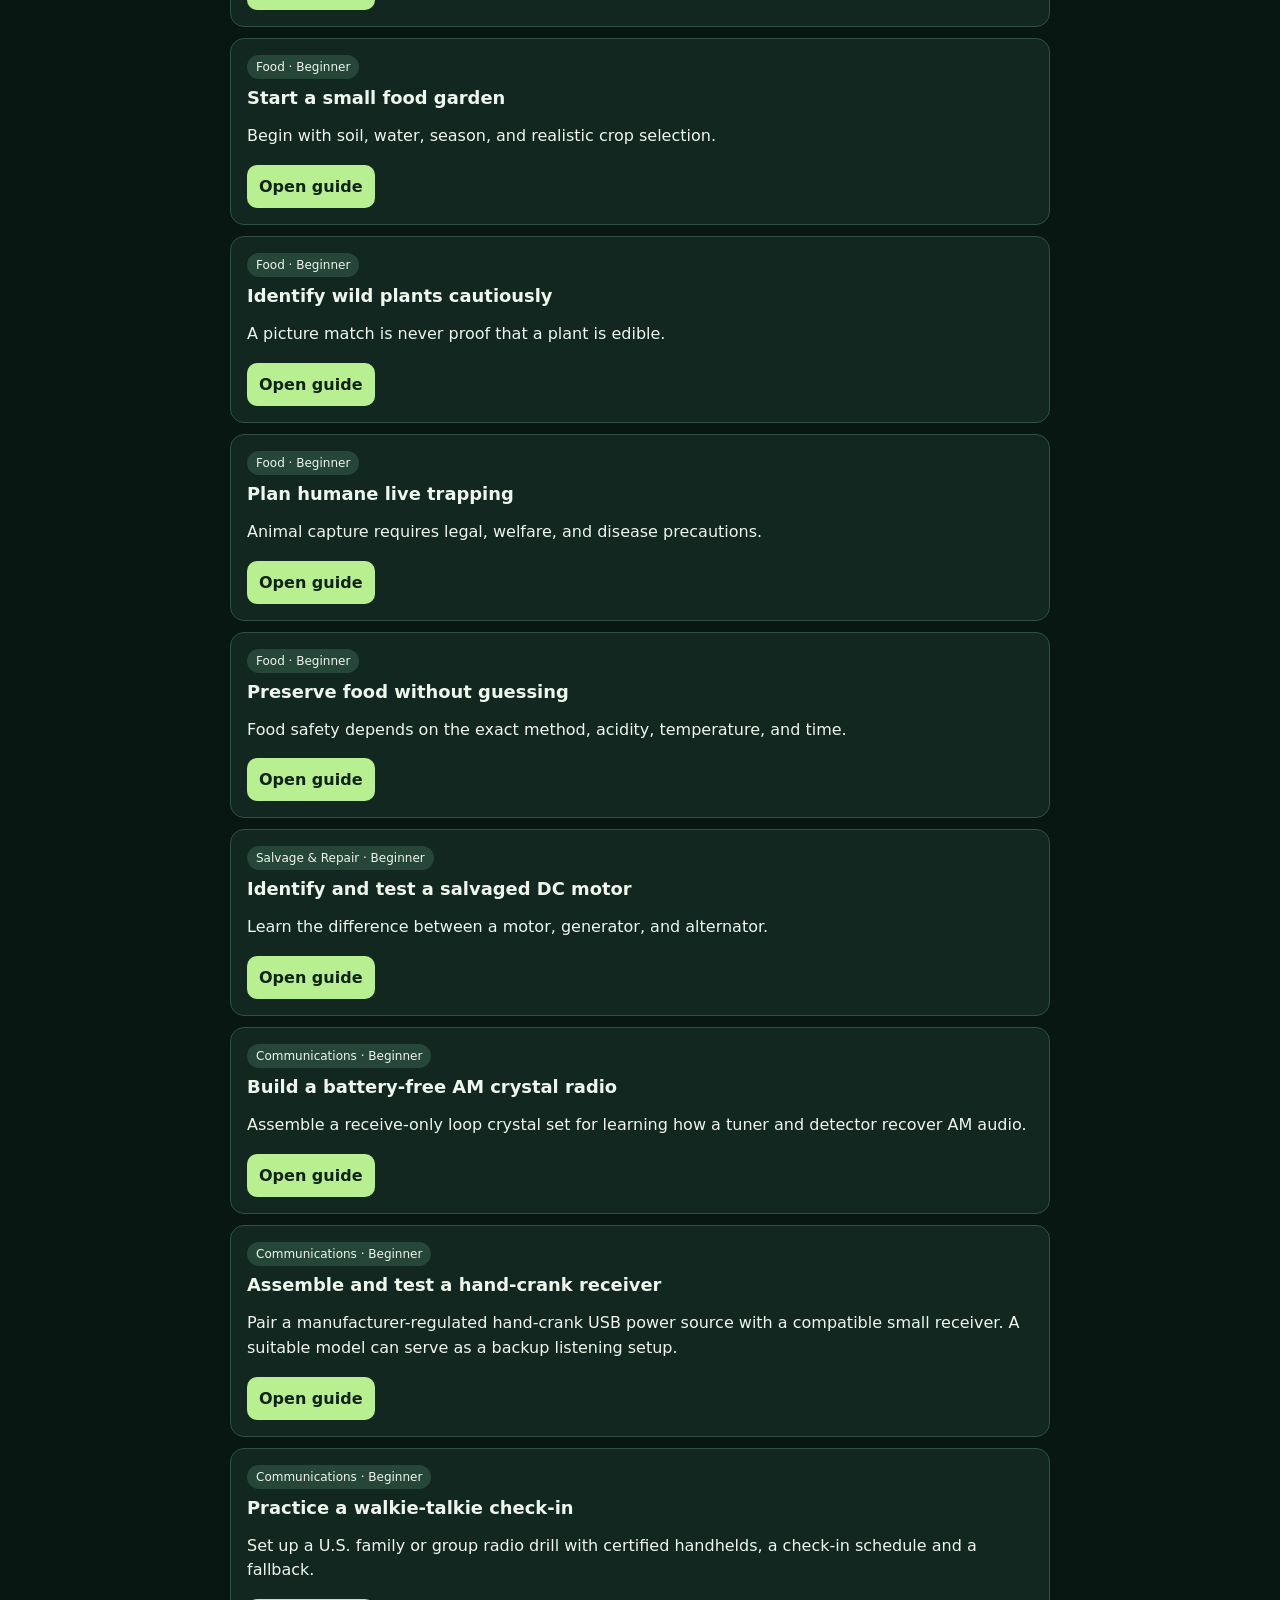
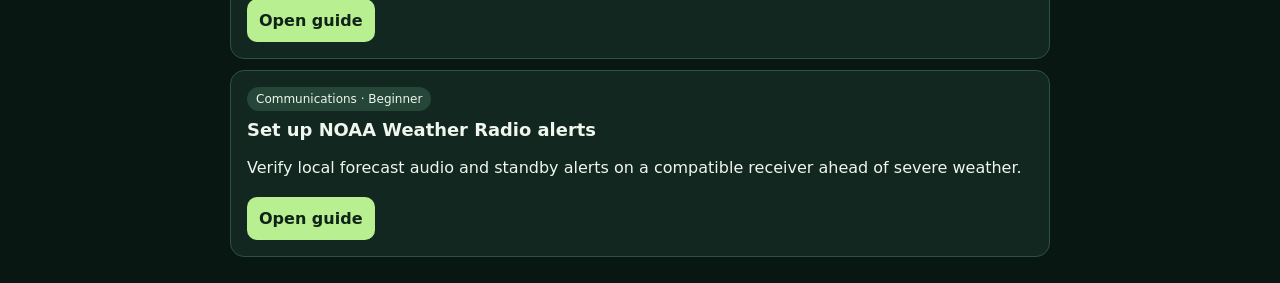
==== commit cd5e5a78: "Build D.I.S.M.I.S. V3 offline communications preview" ====
--- a/index.html
+++ b/index.html
@@ -1 +1,26 @@
-<!doctype html><html lang="en"><head><meta charset="utf-8"><meta name="viewport" content="width=device-width,initial-scale=1,viewport-fit=cover"><meta name="theme-color" content="#0b1e1c"><link rel="manifest" href="manifest.webmanifest"><title>D.I.S.M.I.S. Workshop · Fixed</title><style> :root{color-scheme:dark;font-family:system-ui,-apple-system,sans-serif}*{box-sizing:border-box}body{margin:0;background:#091713;color:#eef6ed}header{padding:22px 18px;background:#102923;border-bottom:1px solid #315247}h1{font-size:1.3rem;margin:0}header p{color:#b8cbbf;font-size:.88rem;margin:6px 0 0}.wrap{max-width:850px;margin:auto;padding:15px}input,textarea,select,button{font:inherit;border-radius:10px;border:1px solid #426253;padding:12px;background:#162d26;color:#fff}input,textarea{width:100%}button{cursor:pointer}button.primary{background:#b8ef91;color:#102318;border:0;font-weight:700}.tabs{display:flex;gap:8px;overflow:auto;margin:14px 0}.tabs button{white-space:nowrap}.tabs .on{background:#b8ef91;color:#102318}.card{background:#112720;border:1px solid #315044;border-radius:14px;padding:16px;margin:11px 0}h2{font-size:1.12rem;margin:0 0 8px}h3{font-size:1rem;margin:20px 0 7px}.muted{color:#b3c7ba;font-size:.88rem}.pill{font-size:.75rem;border-radius:30px;background:#254638;padding:5px 9px;display:inline-block;margin-bottom:8px}.row{display:flex;gap:9px;align-items:center;flex-wrap:wrap}.row>*{flex:1}.step{padding:12px 0;border-bottom:1px solid #294639}.step:last-child{border:0}.warn{border-left:3px solid #f5c16c;padding:10px 13px;background:#30291b;border-radius:6px}label{display:block;margin:12px 0 6px}.back{margin:4px 0 14px}.hidden{display:none}footer{padding:24px;color:#9db4a6;text-align:center;font-size:.75rem} .check{display:flex;gap:9px;align-items:start;padding:7px 0}.check input{width:auto;margin-top:5px} .check span{flex:1} .progress{height:7px;background:#315044;border-radius:8px;overflow:hidden;margin:10px 0}.progress>div{background:#b8ef91;height:100%;transition:width .2s} </style></head><body><header><h1>D.I.S.M.I.S. · Field Workshop</h1><p>Survival skills • beginner-to-builder guides · repaired interface</p></header><main class="wrap"><div class="tabs"><button id="tab-guides" class="on" onclick="view('guides')">Workshop</button><button id="tab-notes" onclick="view('notes')">Field Notes</button><button id="tab-about" onclick="view('about')">About / Offline</button></div><section id="main"></section></main><footer>Reference material, not a substitute for trained emergency responders or verified equipment manuals. No account required.</footer><script>let guides=[];let active='guides',filter='all',query='',current=null;const root=document.getElementById('main');const esc=s=>String(s).replace(/[&<>"']/g,c=>({'&':'&amp;','<':'&lt;','>':'&gt;','"':'&quot;',"'":'&#39;'}[c]));const store=(k,v)=>{try{localStorage.setItem(k,JSON.stringify(v))}catch(e){alert('Local storage unavailable')}};const load=(k,f)=>{try{return JSON.parse(localStorage.getItem(k))??f}catch(e){return f}};function view(tab){active=tab;current=null;document.querySelectorAll('.tabs button').forEach(b=>b.classList.toggle('on',b.id==='tab-'+tab));render()}function render(){if(active==='notes')return notes();if(active==='about')return about();if(current)return detail(current);listing()}function listing(){let cats=['all',...new Set(guides.map(g=>g.cat))];let matches=guides.filter(g=>(filter==='all'||g.cat===filter)&&(`${g.title} ${g.category} ${g.overview} ${g.materials.join(' ')}`.toLowerCase().includes(query.toLowerCase())));root.innerHTML=`<div class="card"><h2>Find a practical guide</h2><input id="search" placeholder="Search water, solar, shelter, radio..." value="${esc(query)}" aria-label="Search guides"><div class="muted" style="margin-top:9px">${guides.length} offline guides available · ${matches.length} matching</div></div><div class="row"><select id="cat" aria-label="Filter by category">${cats.map(c=>`<option value="${c}" ${c===filter?'selected':''}>${c==='all'?'All categories':guides.find(g=>g.cat===c)?.category}</option>`).join('')}</select></div><div id="results">${matches.map(g=>`<div class="card"><span class="pill">${esc(g.category)} · ${esc(g.level)}</span><h2>${esc(g.title)}</h2><p class="muted">${esc(g.overview)}</p><button class="primary" data-id="${g.id}">Open step-by-step guide</button></div>`).join('')||'<p>No matching guides.</p>'}</div>`;document.getElementById('search').oninput=e=>{query=e.target.value;const pos=e.target.selectionStart;listing();let inp=document.getElementById('search');inp.focus();inp.setSelectionRange(pos,pos)};document.getElementById('cat').onchange=e=>{filter=e.target.value;listing()};root.querySelectorAll('[data-id]').forEach(b=>b.onclick=()=>{current=b.dataset.id;render();window.scrollTo(0,0)})}function detail(id){let g=guides.find(x=>x.id===id);if(!g)return listing();let done=load('progress-'+id,{});let count=g.steps.filter((_,i)=>done[i]).length;root.innerHTML=`<button class="back" id="back">← All guides</button><div class="card"><span class="pill">${esc(g.category)} · ${esc(g.level)}</span><h2>${esc(g.title)}</h2><p>${esc(g.overview)}</p><h3>Materials and tools</h3>${g.materials.map(m=>`<div class="check"><input type="checkbox" aria-label="Have ${esc(m)}"><span>${esc(m)}</span></div>`).join('')}<h3>Step-by-step instructions</h3><div class="muted" id="count">${count} of ${g.steps.length} steps completed</div><div class="progress"><div id="bar" style="width:${100*count/g.steps.length}%"></div></div>${g.steps.map((s,i)=>`<label class="step check"><input type="checkbox" data-step="${i}" ${done[i]?'checked':''}><span><strong>Step ${i+1}.</strong> ${esc(s)}</span></label>`).join('')}<h3>Safety and limitations</h3><div class="warn">${esc(g.warning)}</div><p class="muted">Progress is saved only on this device. Guides are general educational instructions; confirm component-specific ratings and local rules.</p><button id="reset">Reset progress</button></div>`;document.getElementById('back').onclick=()=>{current=null;listing()};document.getElementById('reset').onclick=()=>{store('progress-'+id,{});detail(id)};root.querySelectorAll('[data-step]').forEach(b=>b.onchange=e=>{done[e.target.dataset.step]=e.target.checked;store('progress-'+id,done);count=g.steps.filter((_,i)=>done[i]).length;document.getElementById('count').textContent=`${count} of ${g.steps.length} steps completed`;document.getElementById('bar').style.width=(100*count/g.steps.length)+'%'})}function notes(){let val=load('field-notes','');root.innerHTML=`<div class="card"><h2>Private field notes</h2><p class="muted">Saved on this device only. Not uploaded to GitHub or any server. Export a backup because browsers may clear local storage.</p><textarea id="note" rows="14" placeholder="Record supplies, locations, observations, experiments...">${esc(val)}</textarea><div class="row" style="margin-top:12px"><button class="primary" id="save">Save notes</button><button id="export">Export text backup</button></div><p id="status" class="muted"></p></div>`;document.getElementById('save').onclick=()=>{store('field-notes',document.getElementById('note').value);document.getElementById('status').textContent='Saved locally on this device.'};document.getElementById('export').onclick=()=>{let blob=new Blob([document.getElementById('note').value],{type:'text/plain'});let url=URL.createObjectURL(blob);let a=document.createElement('a');a.href=url;a.download='dismis-field-notes.txt';a.click();setTimeout(()=>URL.revokeObjectURL(url),1000)}}function about(){root.innerHTML=`<div class="card"><h2>Offline operation</h2><p>This version includes ${guides.length} written project guides, searchable categories, step tracking, and local field notes. It is <strong>not</strong> an AI model and cannot identify plants or electronic components from photographs.</p><p>Open the app while online once and allow the browser to cache it. Then test with airplane mode. Browser storage can be evicted, so keep a backup.</p><button id="offline">Check offline cache</button><p id="cache" class="muted"></p><h3>What comes next</h3><p>More illustrated, verified project manuals; materials substitution logic; calculators; downloadable maps; and a compatible local AI connection.</p></div>`;document.getElementById('offline').onclick=async()=>{let keys=await caches.keys();document.getElementById('cache').textContent=keys.length?'Cache found: '+keys.join(', '):'No offline cache found yet. Open the app online and reload.'}}async function start(){try{let r=await fetch('./guides.json?release=workshop-fix-3',{cache:'no-store'});if(!r.ok)throw Error('Guides unavailable');guides=await r.json();render()}catch(e){root.innerHTML='<div class="warn">Guide library could not load: '+esc(e.message)+'. Check internet and refresh.</div>'}}start();if("serviceWorker" in navigator)navigator.serviceWorker.register("./sw.js?repair=3").catch(()=>{});</script></body></html>+<!doctype html>
+<html lang="en">
+<head>
+  <meta charset="utf-8">
+  <meta name="viewport" content="width=device-width,initial-scale=1,viewport-fit=cover">
+  <meta name="theme-color" content="#102923">
+  <link rel="manifest" href="./manifest.webmanifest">
+  <link rel="stylesheet" href="./styles.css">
+  <title>D.I.S.M.I.S. · Field Workshop V3</title>
+</head>
+<body>
+  <header><div class="wrap"><h1>D.I.S.M.I.S. · Field Workshop V3</h1></div></header>
+  <main class="wrap">
+    <nav class="tabs" aria-label="Field tools">
+      <button data-view="guides" aria-pressed="true" class="on">Field Guide</button>
+      <button data-view="references" aria-pressed="false">References</button>
+      <a href="./morse.html">Morse Trainer</a>
+      <button data-view="notes" aria-pressed="false">Field Notes</button>
+      <button data-view="about" aria-pressed="false">Offline &amp; Integrations</button>
+    </nav>
+    <section id="main" aria-label="Field Workshop"><p>Loading guide library…</p></section>
+    <noscript>Enable JavaScript to use the Field Workshop.</noscript>
+  </main>
+  <script type="module" src="./app.js"></script>
+</body>
+</html>
--- a/styles.css
+++ b/styles.css
@@ -0,0 +1,182 @@
+:root {
+  color-scheme: dark;
+  font-family: system-ui,-apple-system,sans-serif;
+}
+
+* {
+  box-sizing: border-box;
+}
+
+body {
+  margin: 0;
+  background: #091713;
+  color: #eef6ed;
+}
+
+header {
+  padding: 22px 18px;
+  background: #102923;
+  border-bottom: 1px solid #315247;
+}
+
+h1 {
+  font-size: 1.3rem;
+  margin: 0;
+}
+
+.wrap {
+  max-width: 850px;
+  margin: auto;
+  padding: 15px;
+}
+
+input,textarea,select,button {
+  font: inherit;
+  border-radius: 10px;
+  border: 1px solid #426253;
+  padding: 12px;
+  background: #162d26;
+  color: #fff;
+}
+
+input,textarea {
+  width: 100%;
+}
+
+button {
+  cursor: pointer;
+}
+
+button.primary {
+  background: #b8ef91;
+  color: #102318;
+  border: 0;
+  font-weight: 700;
+}
+
+.tabs {
+  display: flex;
+  gap: 8px;
+  flex-wrap: wrap;
+  margin: 14px 0;
+}
+
+.tabs button {
+  white-space: nowrap;
+}
+
+.tabs .on {
+  background: #b8ef91;
+  color: #102318;
+}
+
+.card {
+  background: #112720;
+  border: 1px solid #315044;
+  border-radius: 14px;
+  padding: 16px;
+  margin: 11px 0;
+}
+
+h2 {
+  font-size: 1.12rem;
+  margin: 0 0 8px;
+}
+
+h3 {
+  font-size: 1rem;
+  margin: 20px 0 7px;
+}
+
+.muted {
+  color: #b3c7ba;
+  font-size: .88rem;
+}
+
+.pill {
+  font-size: .75rem;
+  border-radius: 30px;
+  background: #254638;
+  padding: 5px 9px;
+  display: inline-block;
+  margin-bottom: 8px;
+}
+
+.row {
+  display: flex;
+  gap: 9px;
+  align-items: center;
+  flex-wrap: wrap;
+}
+
+.row>* {
+  flex: 1;
+}
+
+.step {
+  padding: 12px 0;
+  border-bottom: 1px solid #294639;
+}
+
+.step:last-child {
+  border: 0;
+}
+
+.warn {
+  border-left: 3px solid #f5c16c;
+  padding: 10px 13px;
+  background: #30291b;
+  border-radius: 6px;
+}
+
+label {
+  display: block;
+  margin: 12px 0 6px;
+}
+
+.back {
+  margin: 4px 0 14px;
+}
+
+.check {
+  display: flex;
+  gap: 9px;
+  align-items: start;
+  padding: 7px 0;
+}
+
+.check input {
+  width: auto;
+  margin-top: 5px;
+}
+
+.check span {
+  flex: 1;
+}
+
+:focus-visible {
+  outline: 3px solid #b8ef91;
+  outline-offset: 3px;
+}
+
+a {
+  color: #b8ef91;
+}
+
+p,li {
+  line-height: 1.55;
+}
+
+code {
+  overflow-wrap: anywhere;
+}
+
+textarea {
+  resize: vertical;
+}
+
+.tabs a {
+  display: inline-flex;
+  align-items: center;
+  padding: 12px;
+}
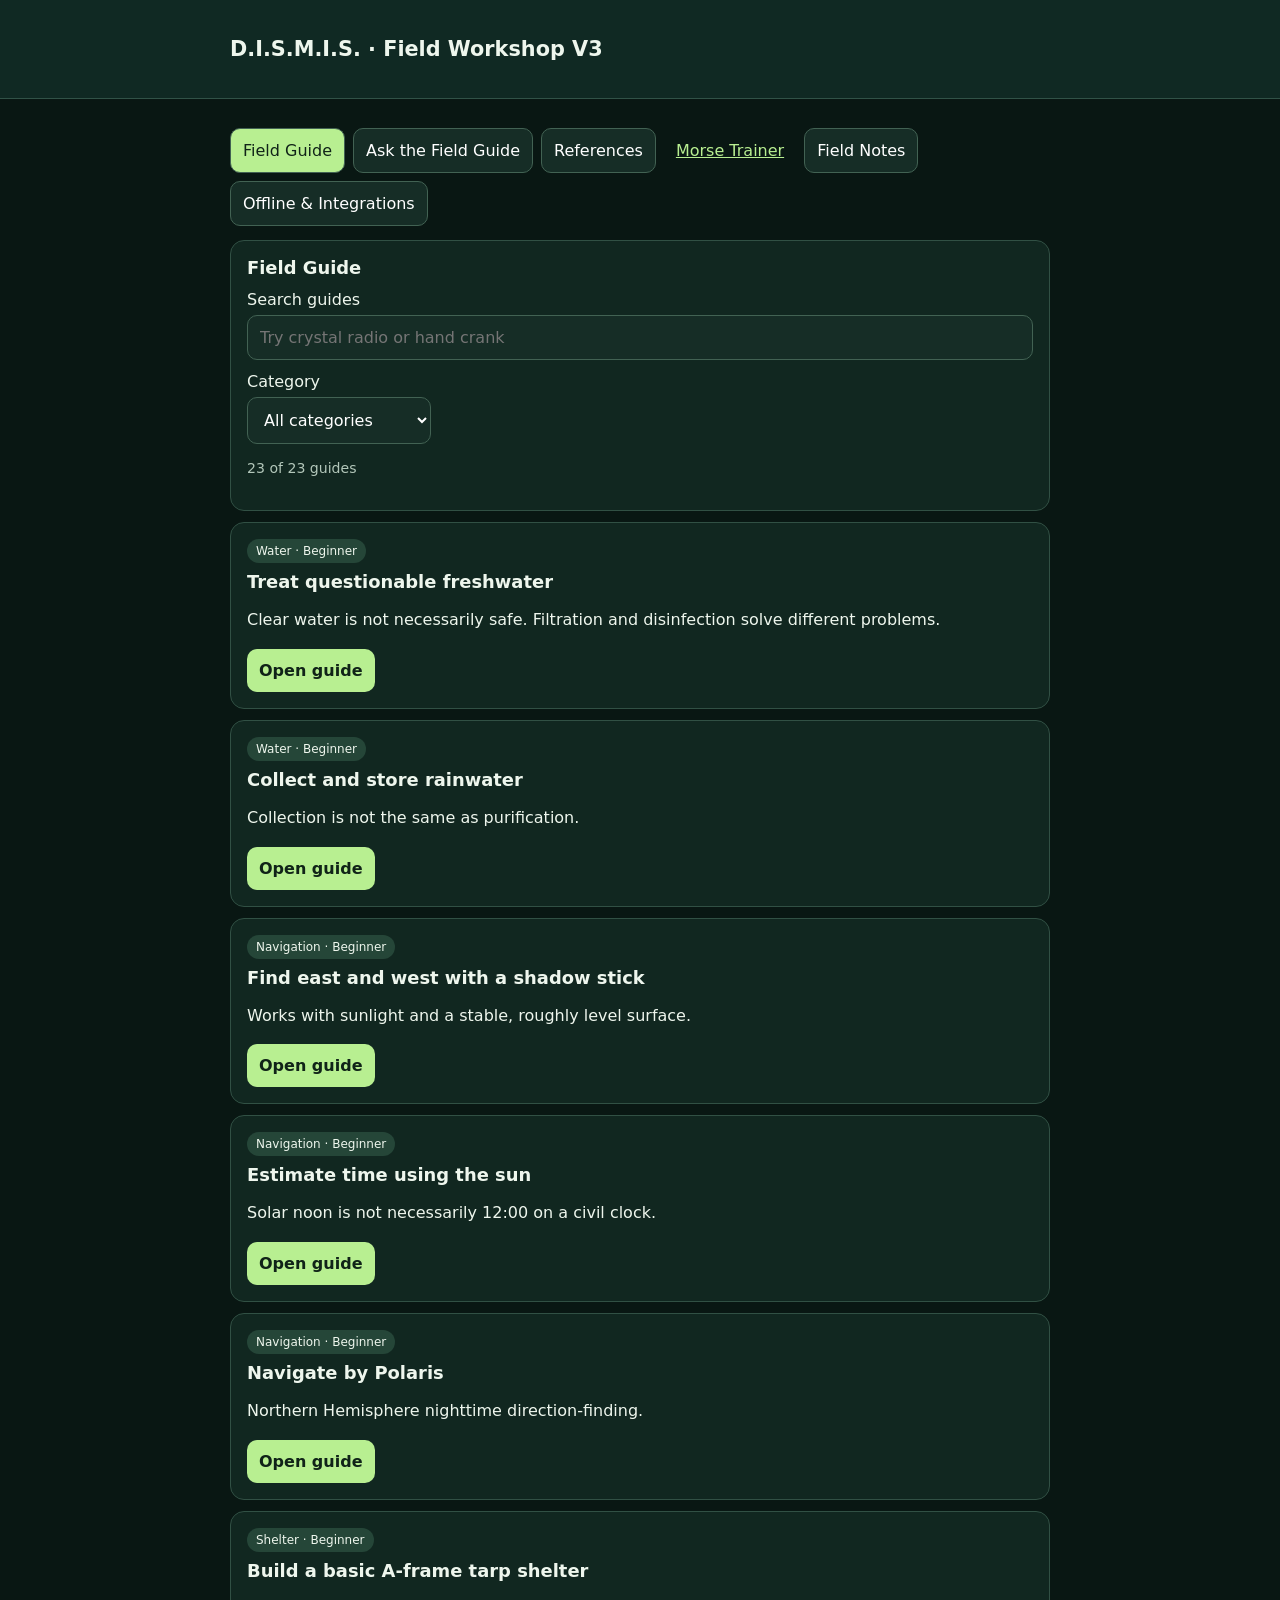
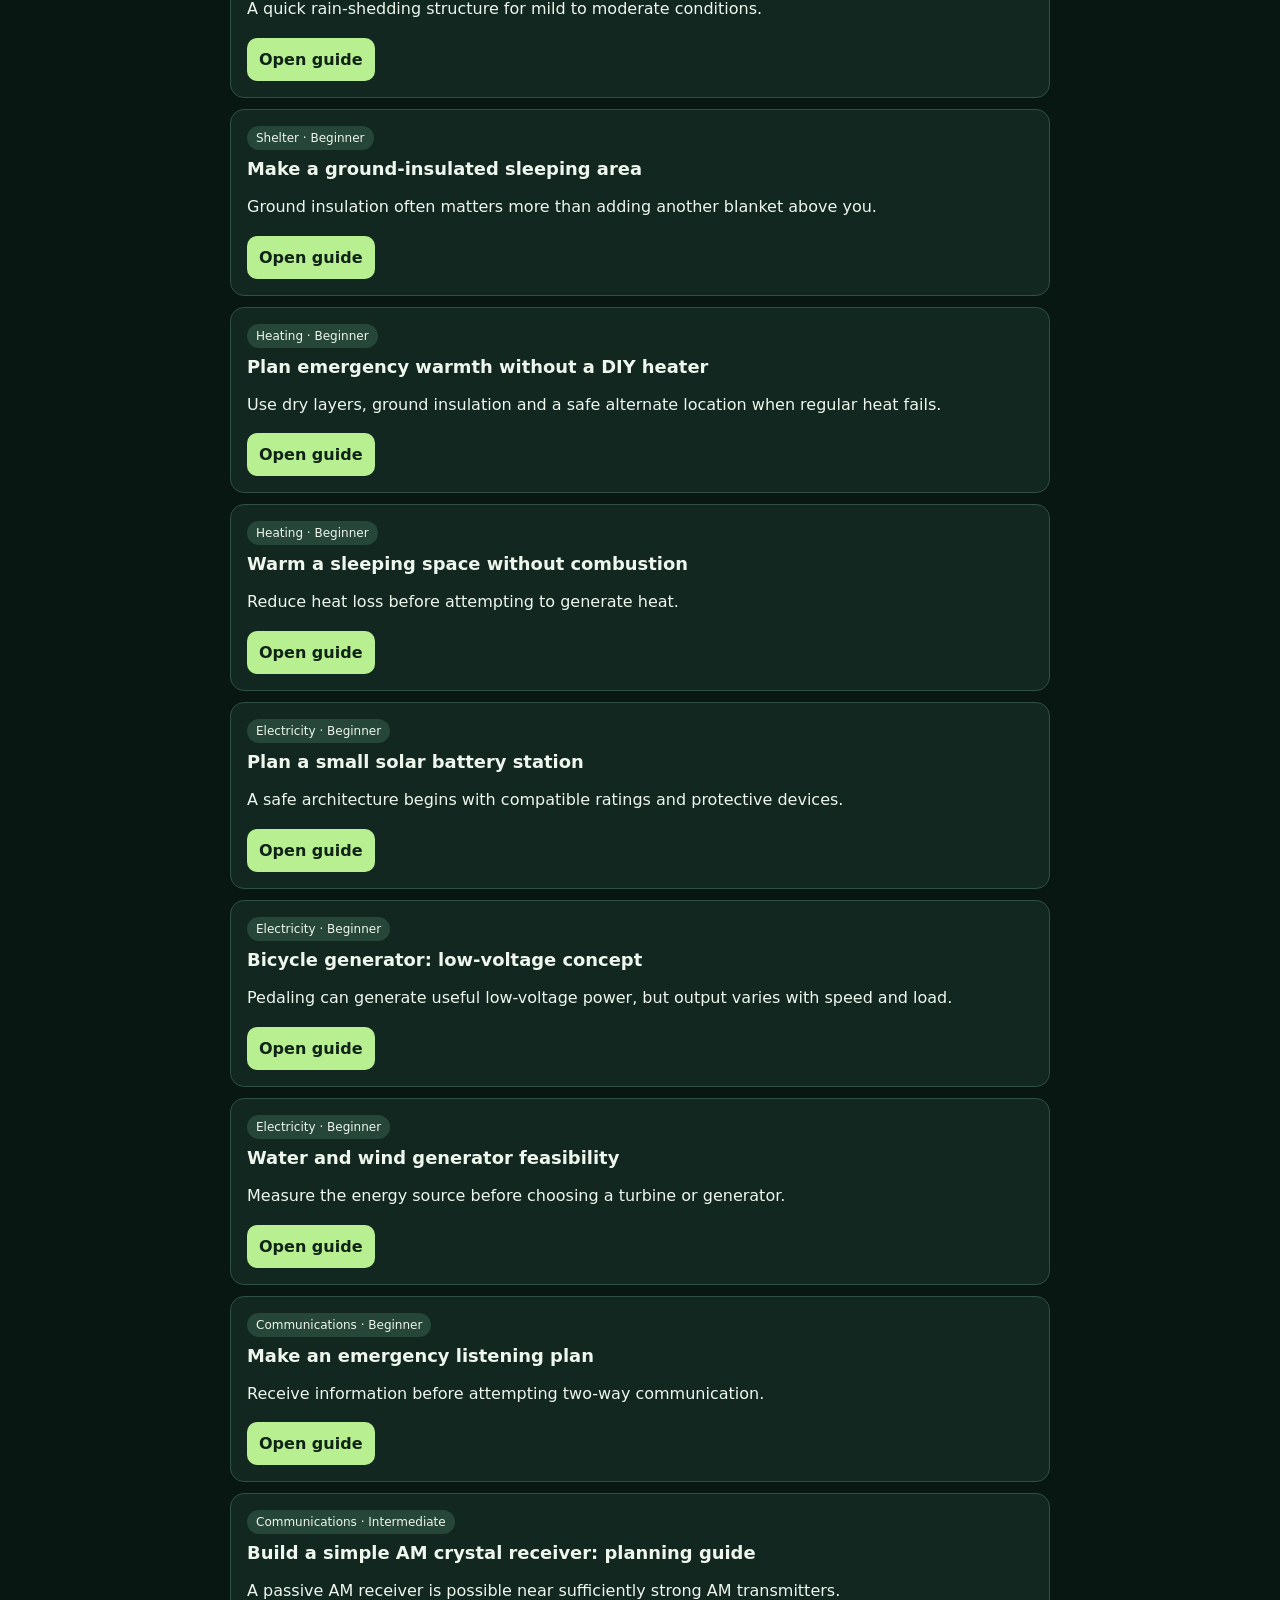
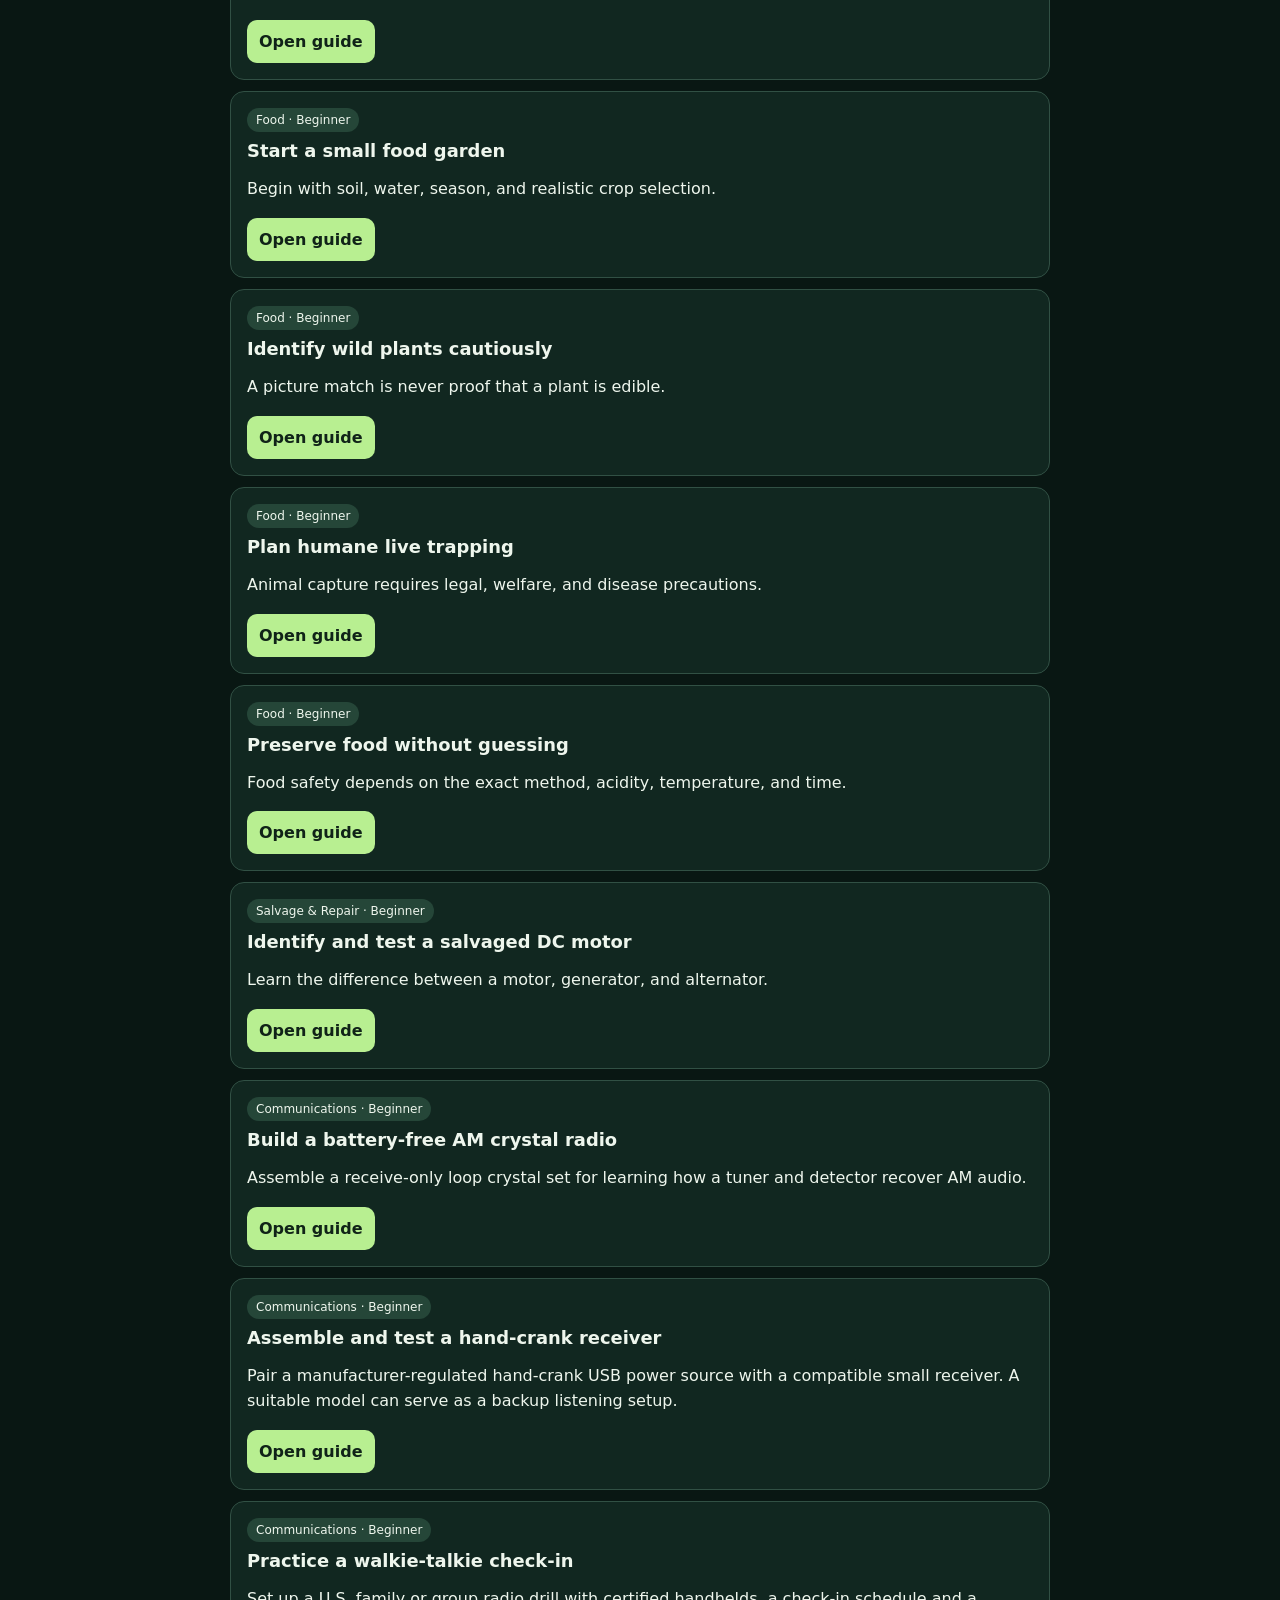
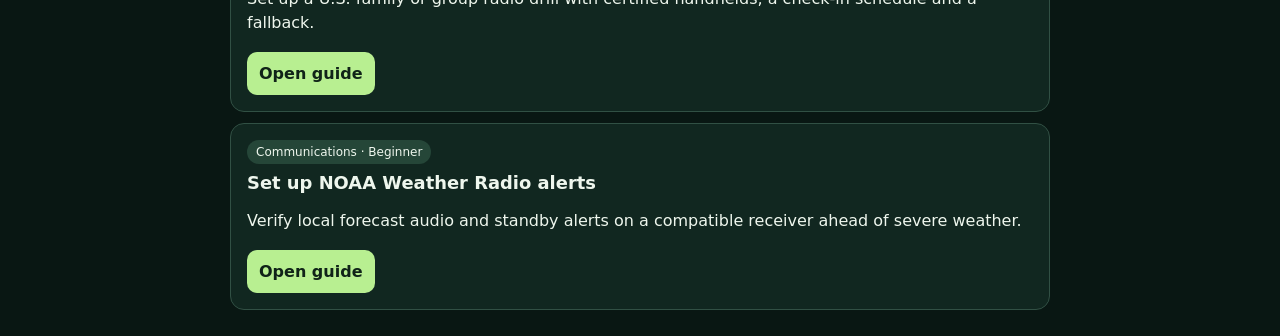
==== commit 65fdf8e0: "Add offline field guide chat and step walkthroughs" ====
--- a/index.html
+++ b/index.html
@@ -13,6 +13,7 @@
   <main class="wrap">
     <nav class="tabs" aria-label="Field tools">
       <button data-view="guides" aria-pressed="true" class="on">Field Guide</button>
+      <button data-view="chat" aria-pressed="false">Ask the Field Guide</button>
       <button data-view="references" aria-pressed="false">References</button>
       <a href="./morse.html">Morse Trainer</a>
       <button data-view="notes" aria-pressed="false">Field Notes</button>
--- a/styles.css
+++ b/styles.css
@@ -180,3 +180,76 @@
   align-items: center;
   padding: 12px;
 }
+
+.part-grid {
+  display: grid;
+  grid-template-columns: repeat(auto-fit, minmax(min(100%, 235px), 1fr));
+  gap: 12px;
+}
+
+.part {
+  background: #0b2019;
+  border: 1px solid #315044;
+  border-radius: 10px;
+  padding: 12px;
+}
+
+.part-photo {
+  margin: 8px 0 12px;
+}
+
+.part-photo img {
+  display: block;
+  width: 100%;
+  height: 190px;
+  object-fit: contain;
+  border-radius: 6px;
+  background: #08130f;
+}
+
+.part-photo figcaption {
+  margin-top: 8px;
+  font-size: 0.85rem;
+  color: #b6cabe;
+  overflow-wrap: anywhere;
+}
+
+.part-photo summary {
+  cursor: pointer;
+  margin: 6px 0;
+}
+
+.part h4 {
+  margin: 6px 0;
+}
+
+.wire {
+  padding: 8px;
+  overflow-wrap: anywhere;
+}
+
+.chat-match + .chat-match {
+  border-top: 1px solid #315044;
+  margin-top: 12px;
+}
+
+.chat-match button {
+  margin: 4px 4px 4px 0;
+}
+
+.chat-photo {
+  margin: 8px 0;
+}
+
+.chat-photo img {
+  display: block;
+  max-width: min(100%, 230px);
+  max-height: 145px;
+  object-fit: contain;
+}
+
+.chat-photo figcaption {
+  font-size: 0.85rem;
+  overflow-wrap: anywhere;
+  margin-top: 5px;
+}
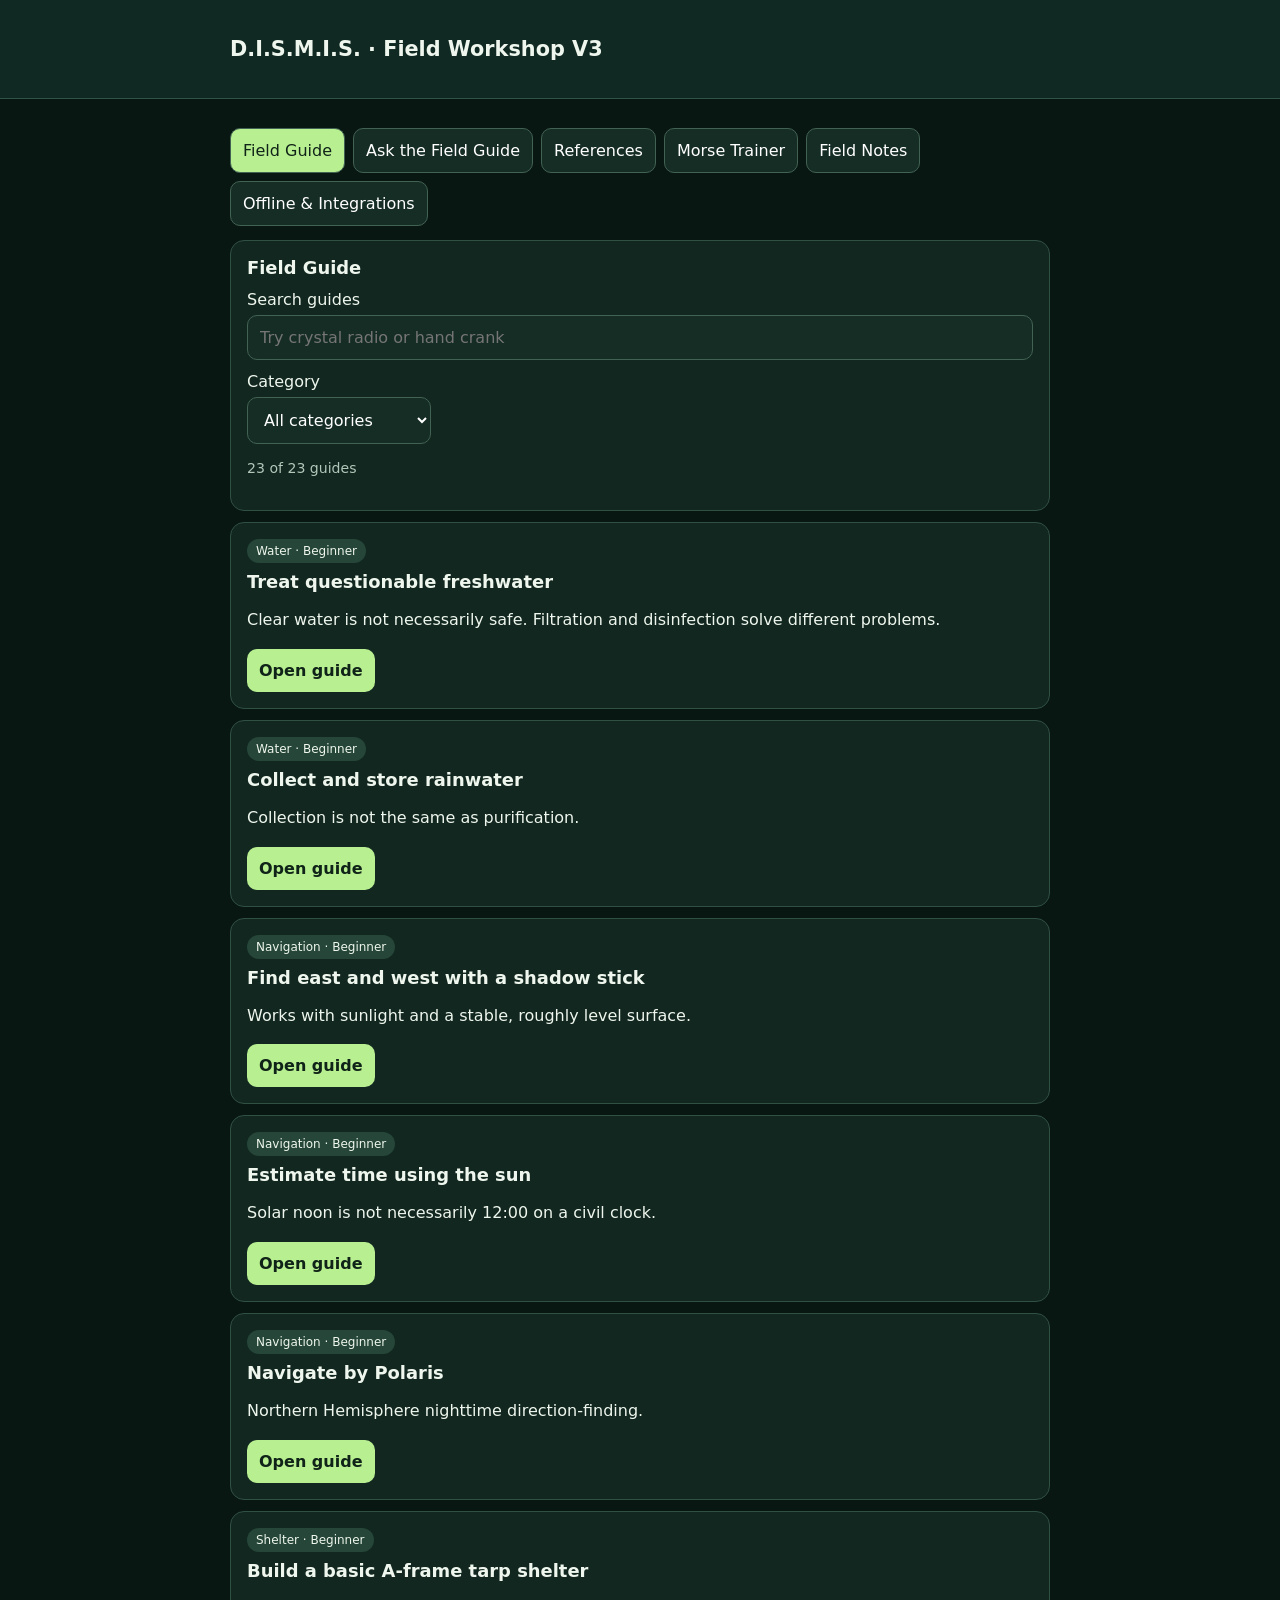
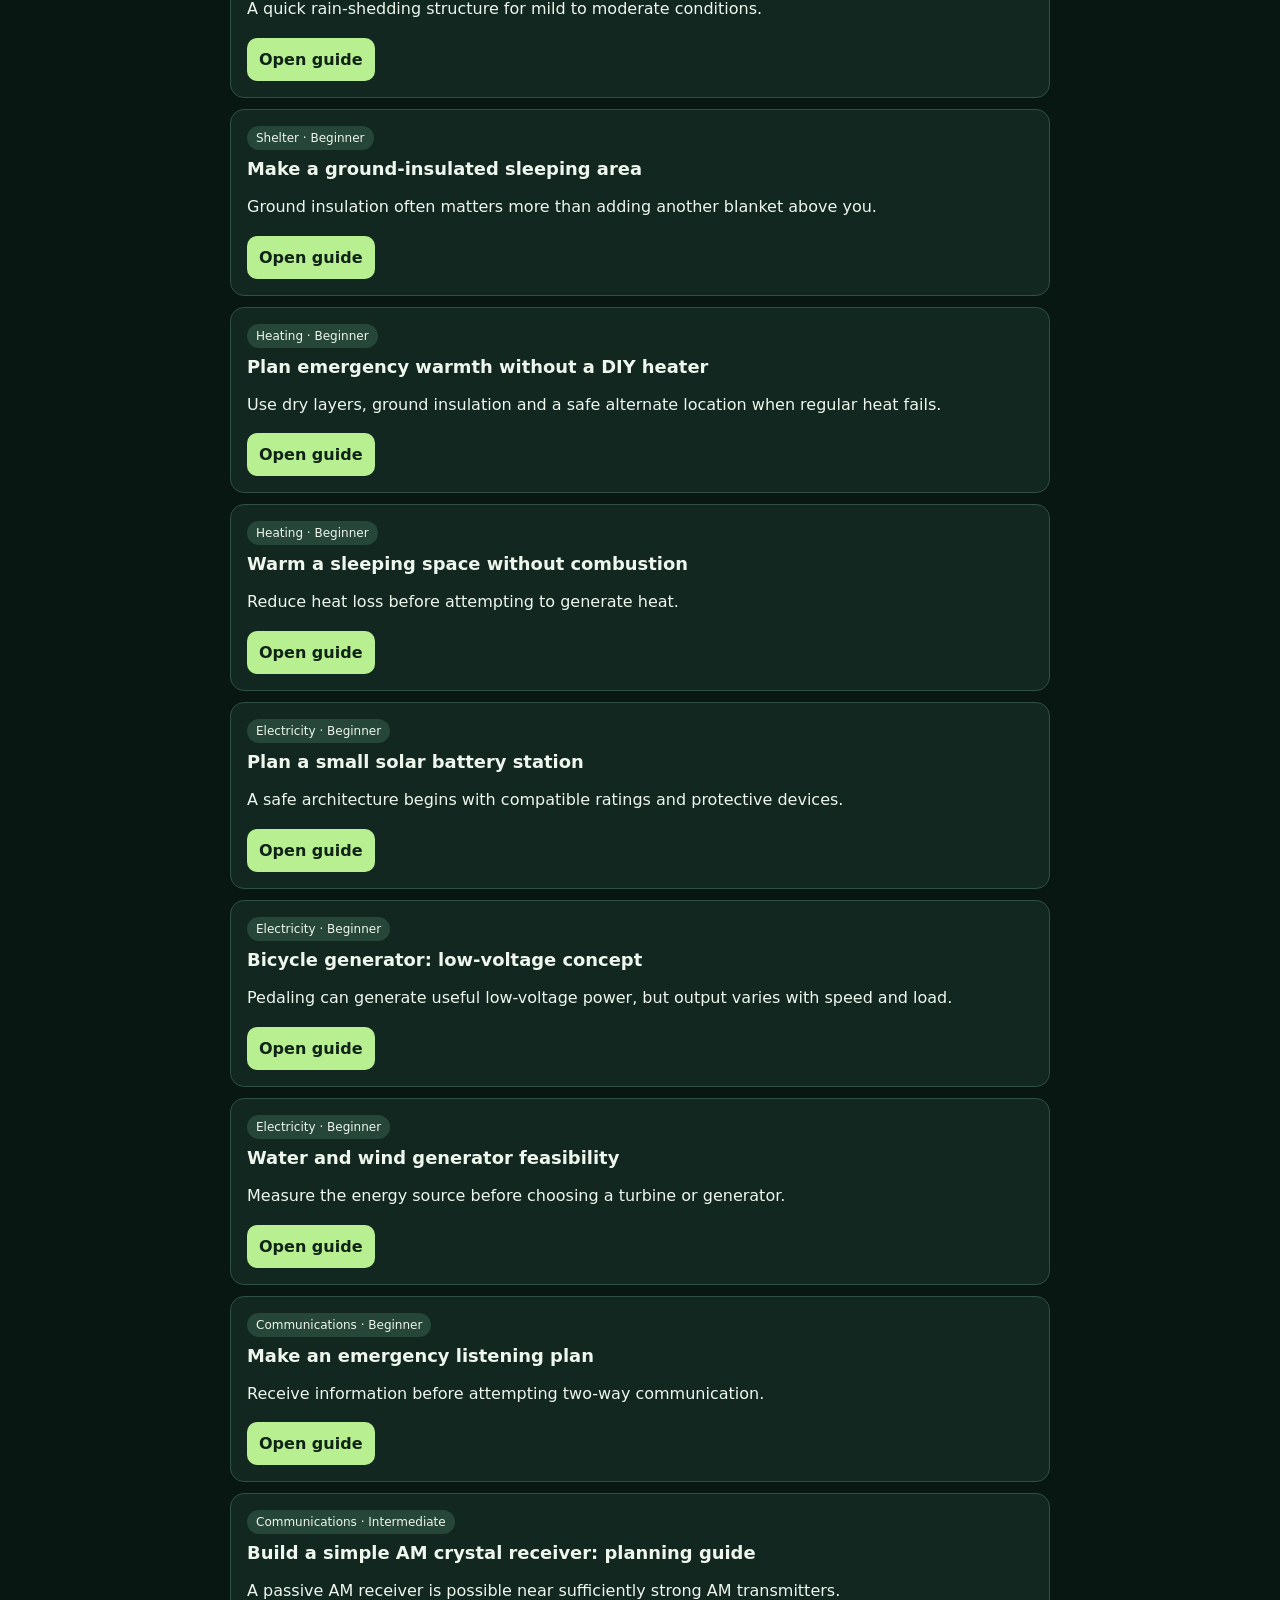
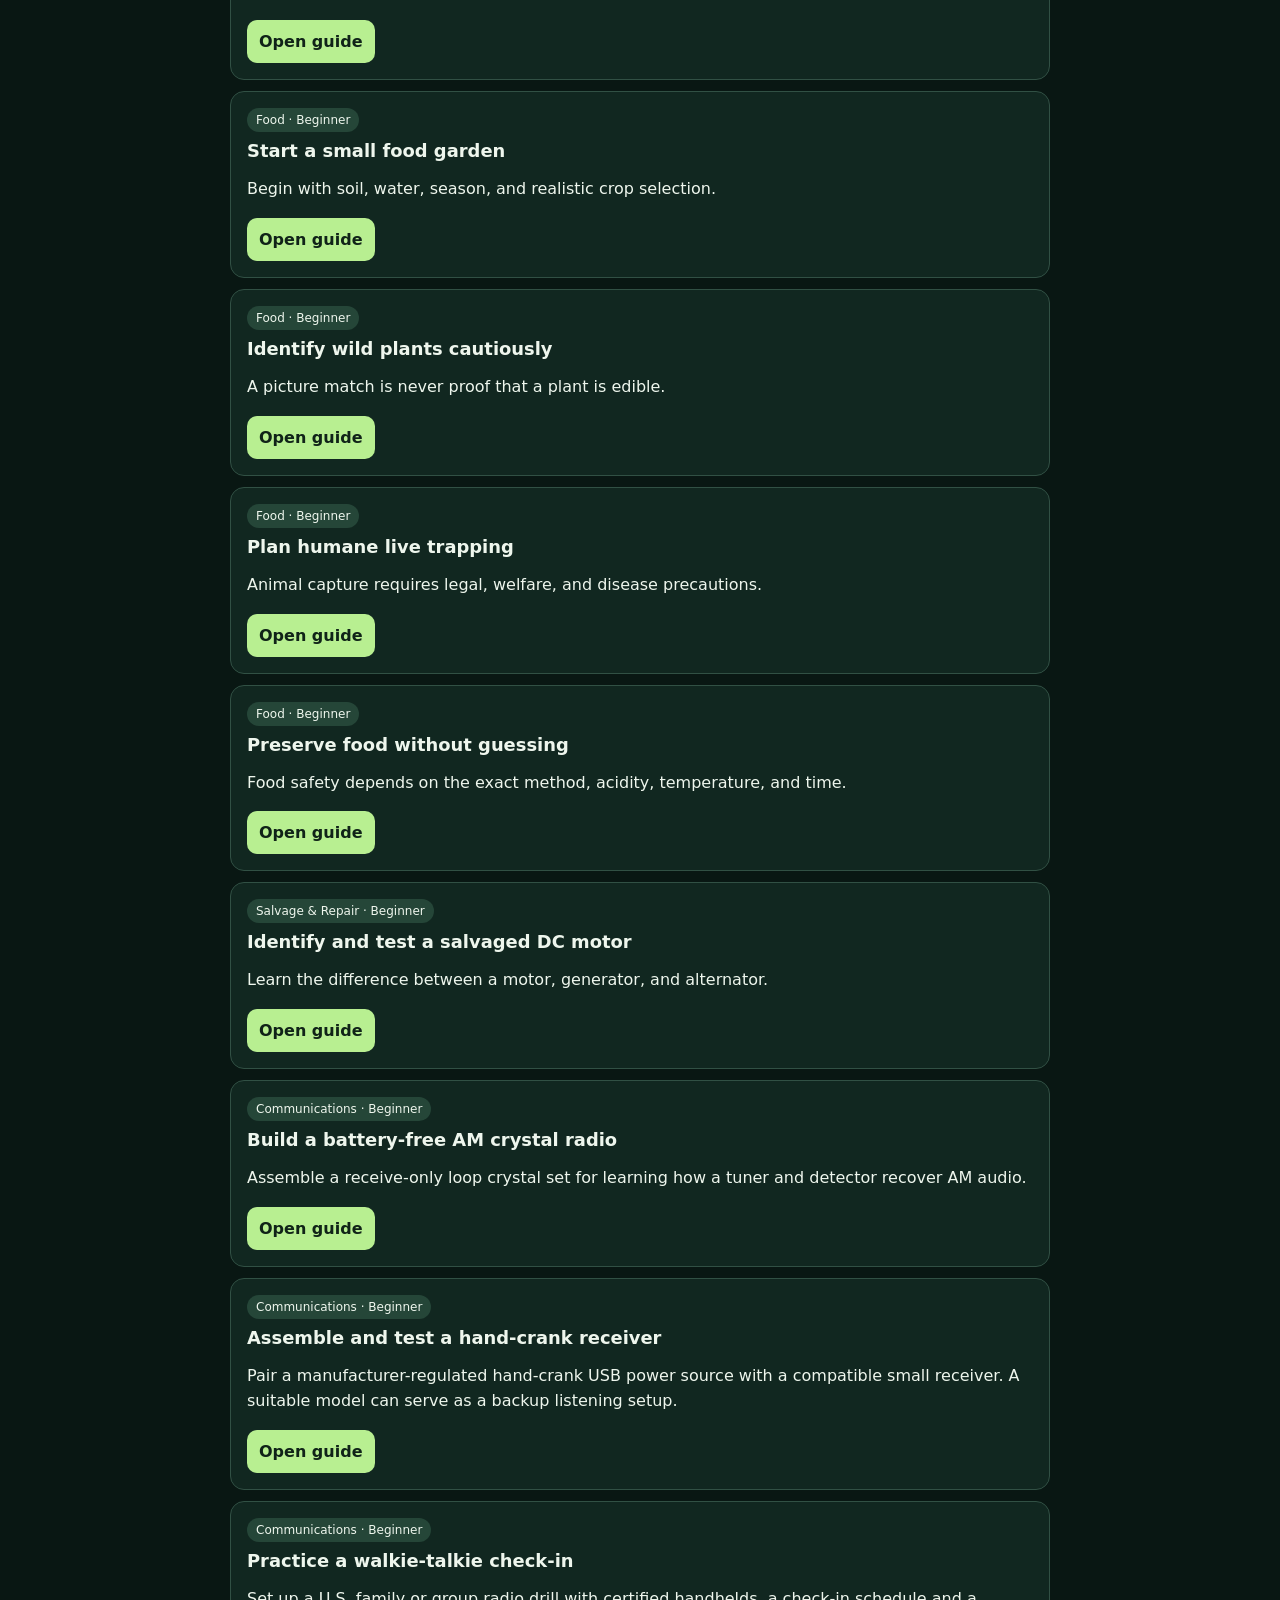
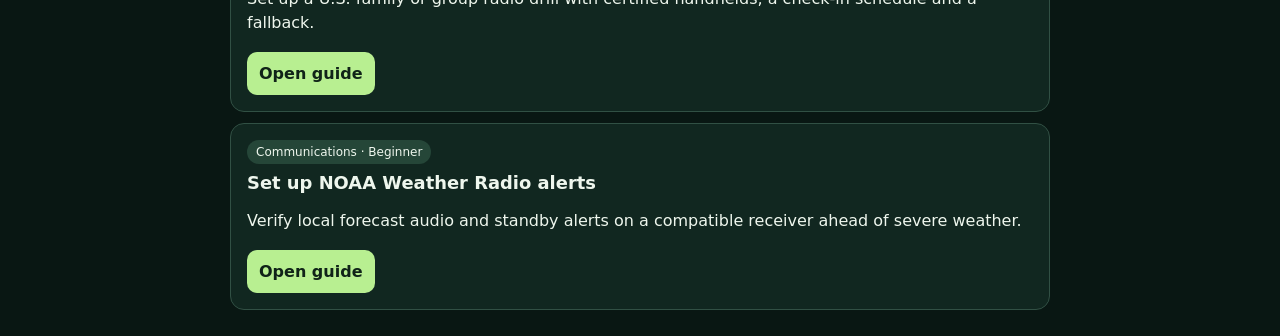
==== commit 59182694: "Open the Morse trainer inside the offline workshop" ====
--- a/index.html
+++ b/index.html
@@ -15,7 +15,7 @@
       <button data-view="guides" aria-pressed="true" class="on">Field Guide</button>
       <button data-view="chat" aria-pressed="false">Ask the Field Guide</button>
       <button data-view="references" aria-pressed="false">References</button>
-      <a href="./morse.html">Morse Trainer</a>
+      <button data-view="morse" aria-pressed="false">Morse Trainer</button>
       <button data-view="notes" aria-pressed="false">Field Notes</button>
       <button data-view="about" aria-pressed="false">Offline &amp; Integrations</button>
     </nav>
--- a/styles.css
+++ b/styles.css
@@ -253,3 +253,31 @@
   overflow-wrap: anywhere;
   margin-top: 5px;
 }
+
+.morse textarea {
+  min-height: 90px;
+}
+
+.morse .output {
+  font: 1.2rem ui-monospace, monospace;
+  white-space: pre-wrap;
+  overflow-wrap: anywhere;
+}
+
+.morse .grid {
+  display: grid;
+  grid-template-columns: repeat(auto-fit, minmax(90px, 1fr));
+  gap: 8px;
+}
+
+.morse .cell {
+  background: #1a372c;
+  border-radius: 8px;
+  padding: 9px;
+  text-align: center;
+}
+
+.morse .cell code {
+  display: block;
+  margin-top: 4px;
+}
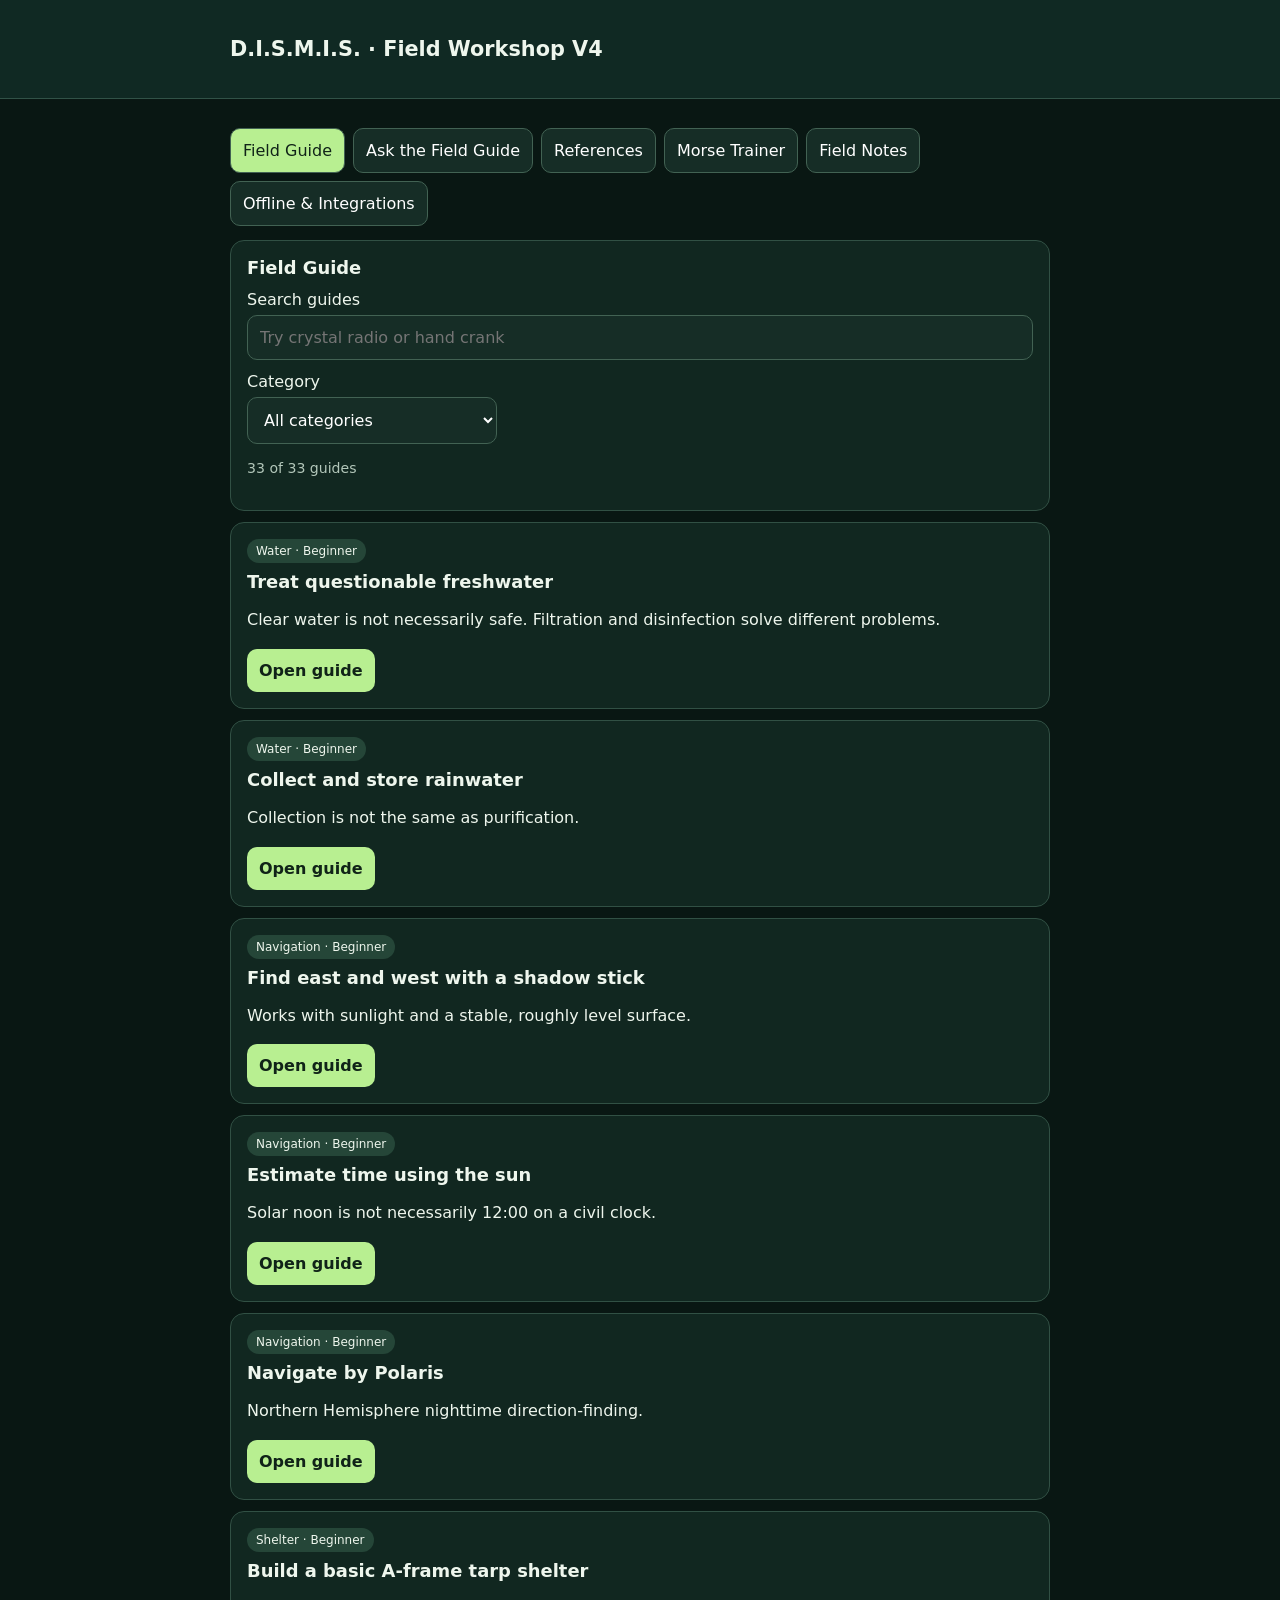
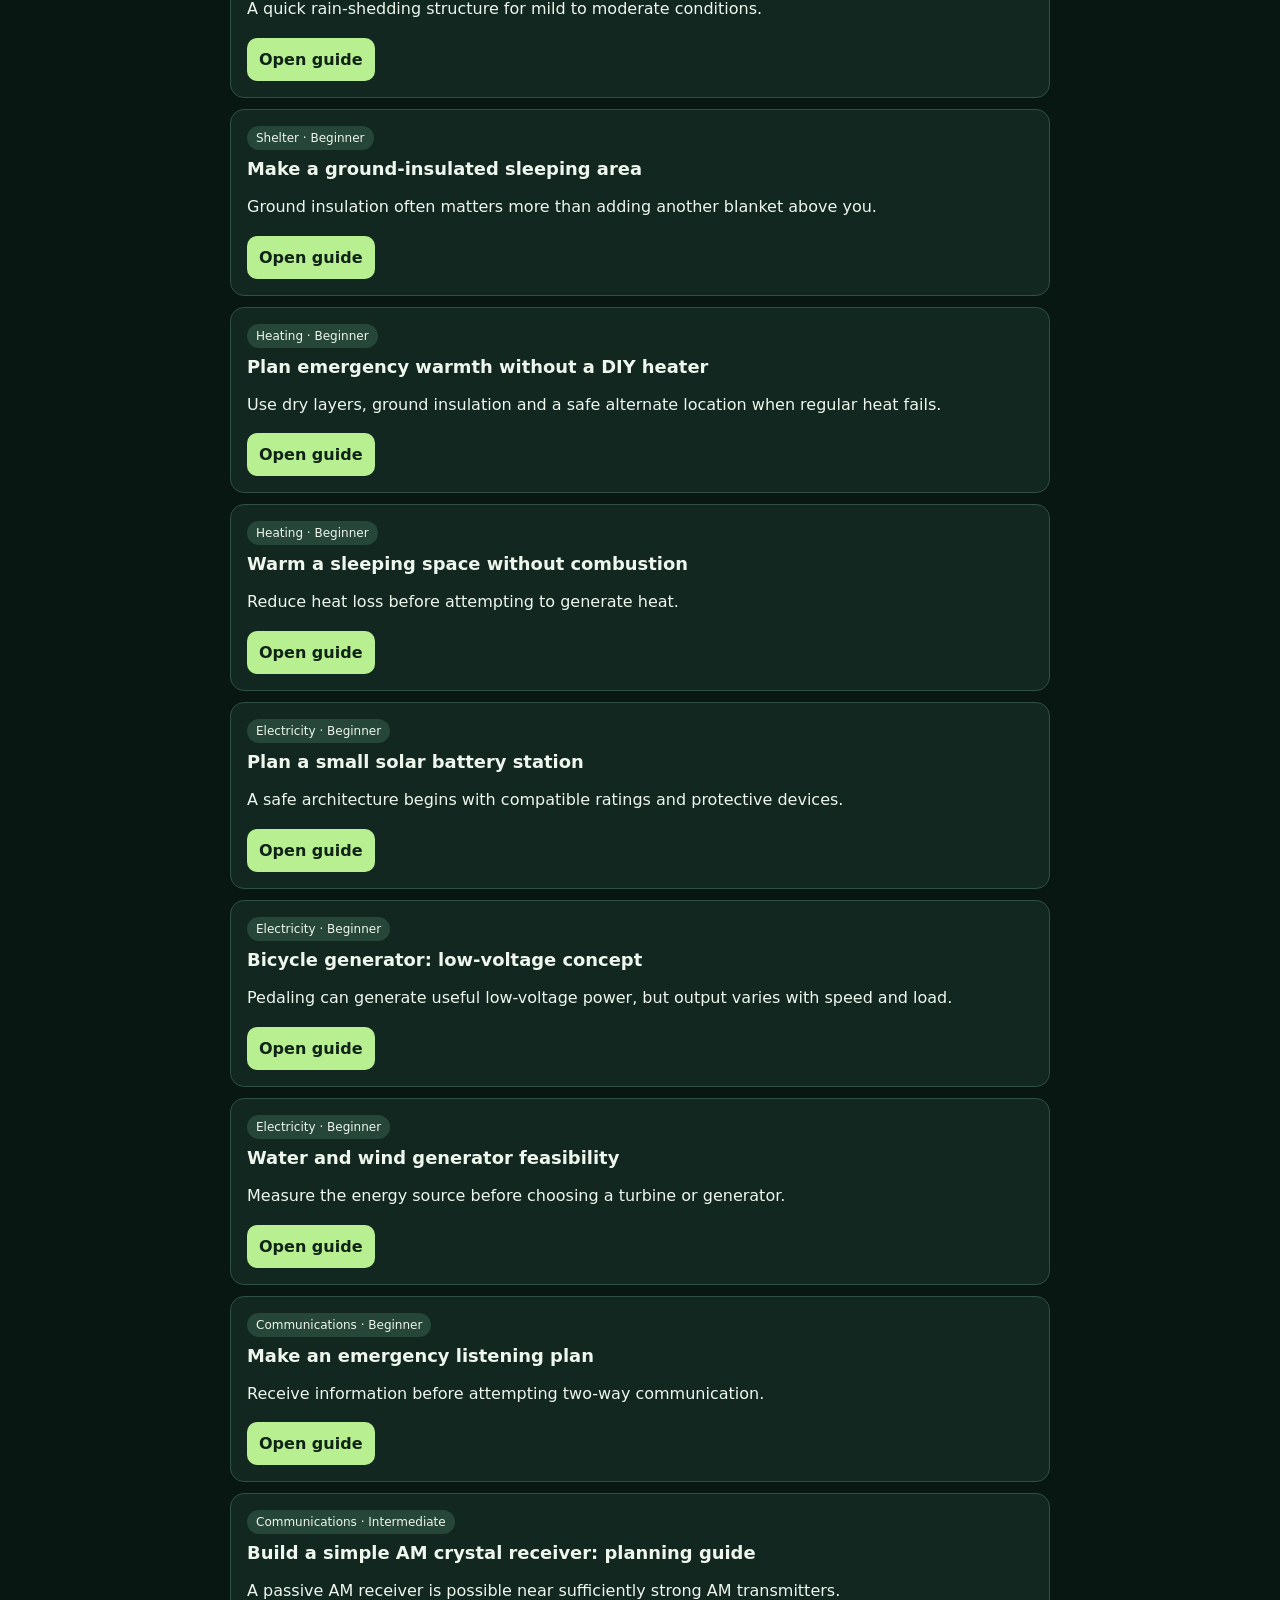
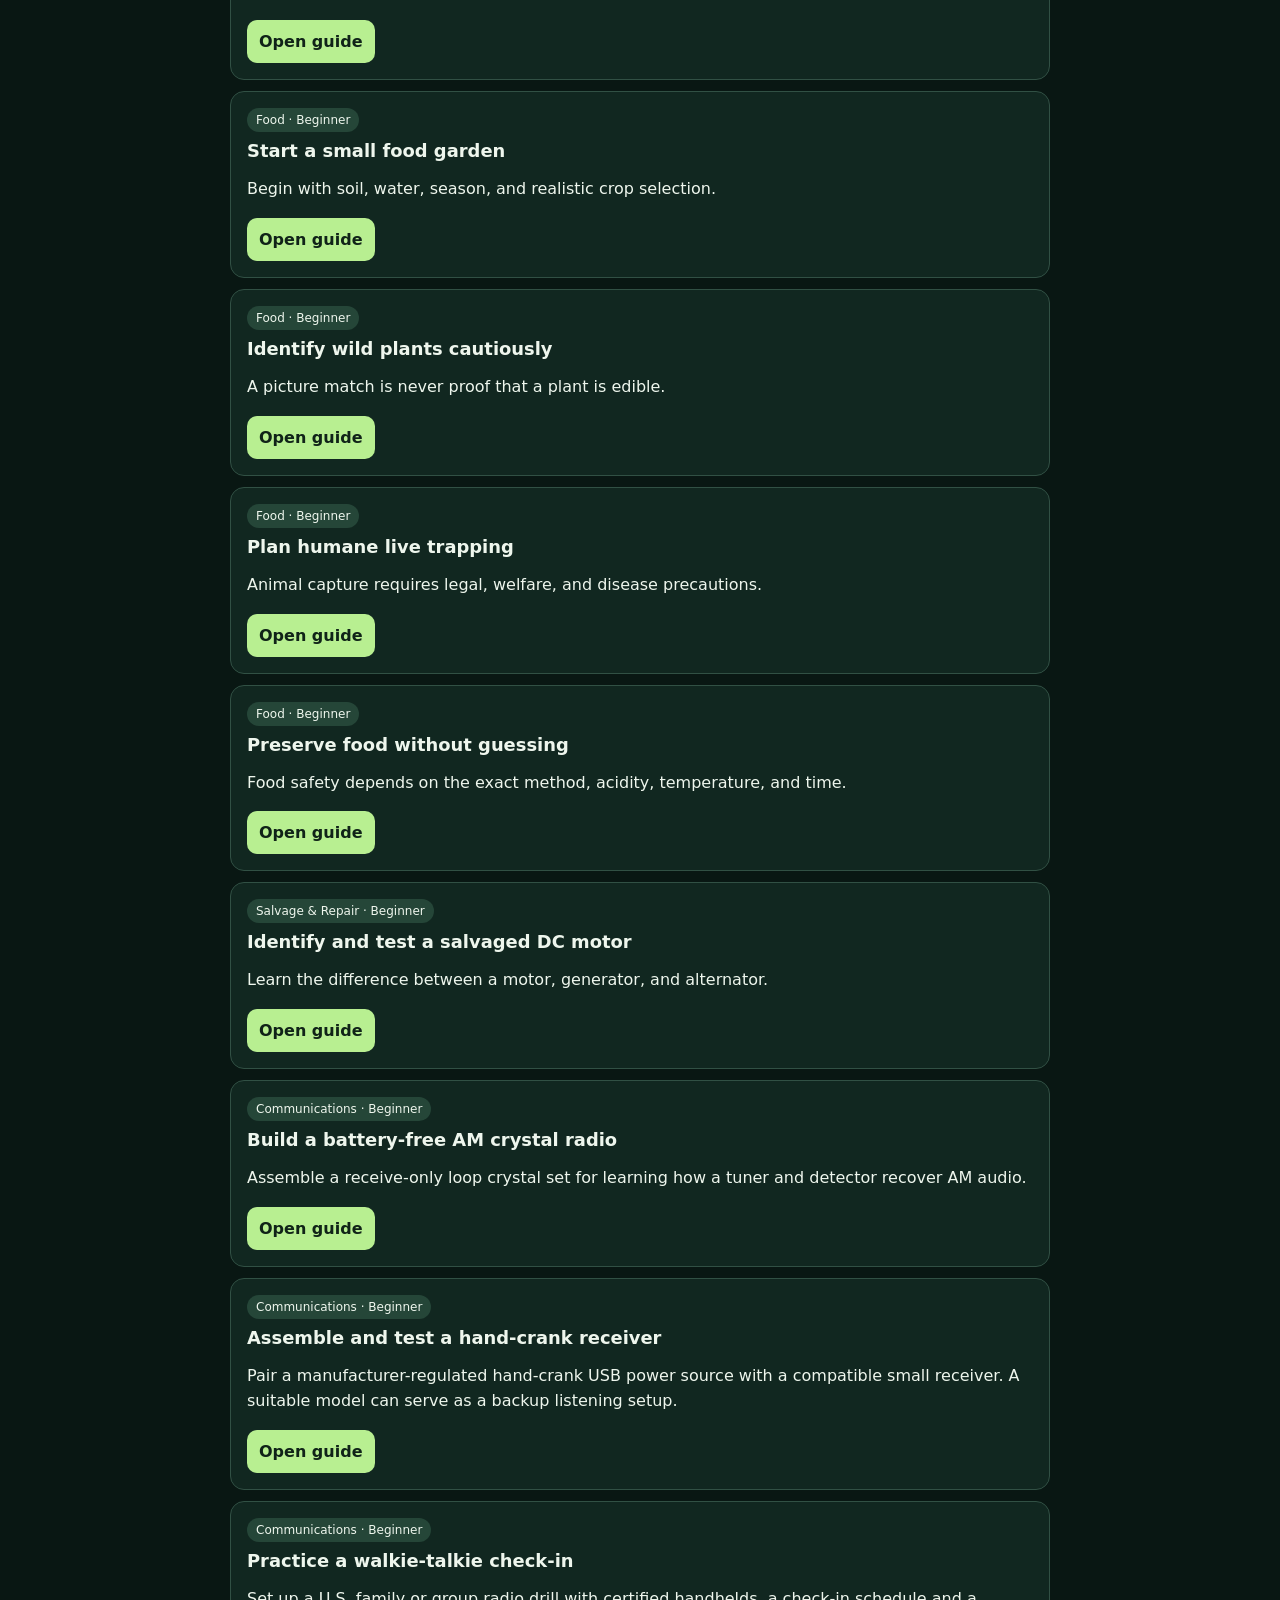
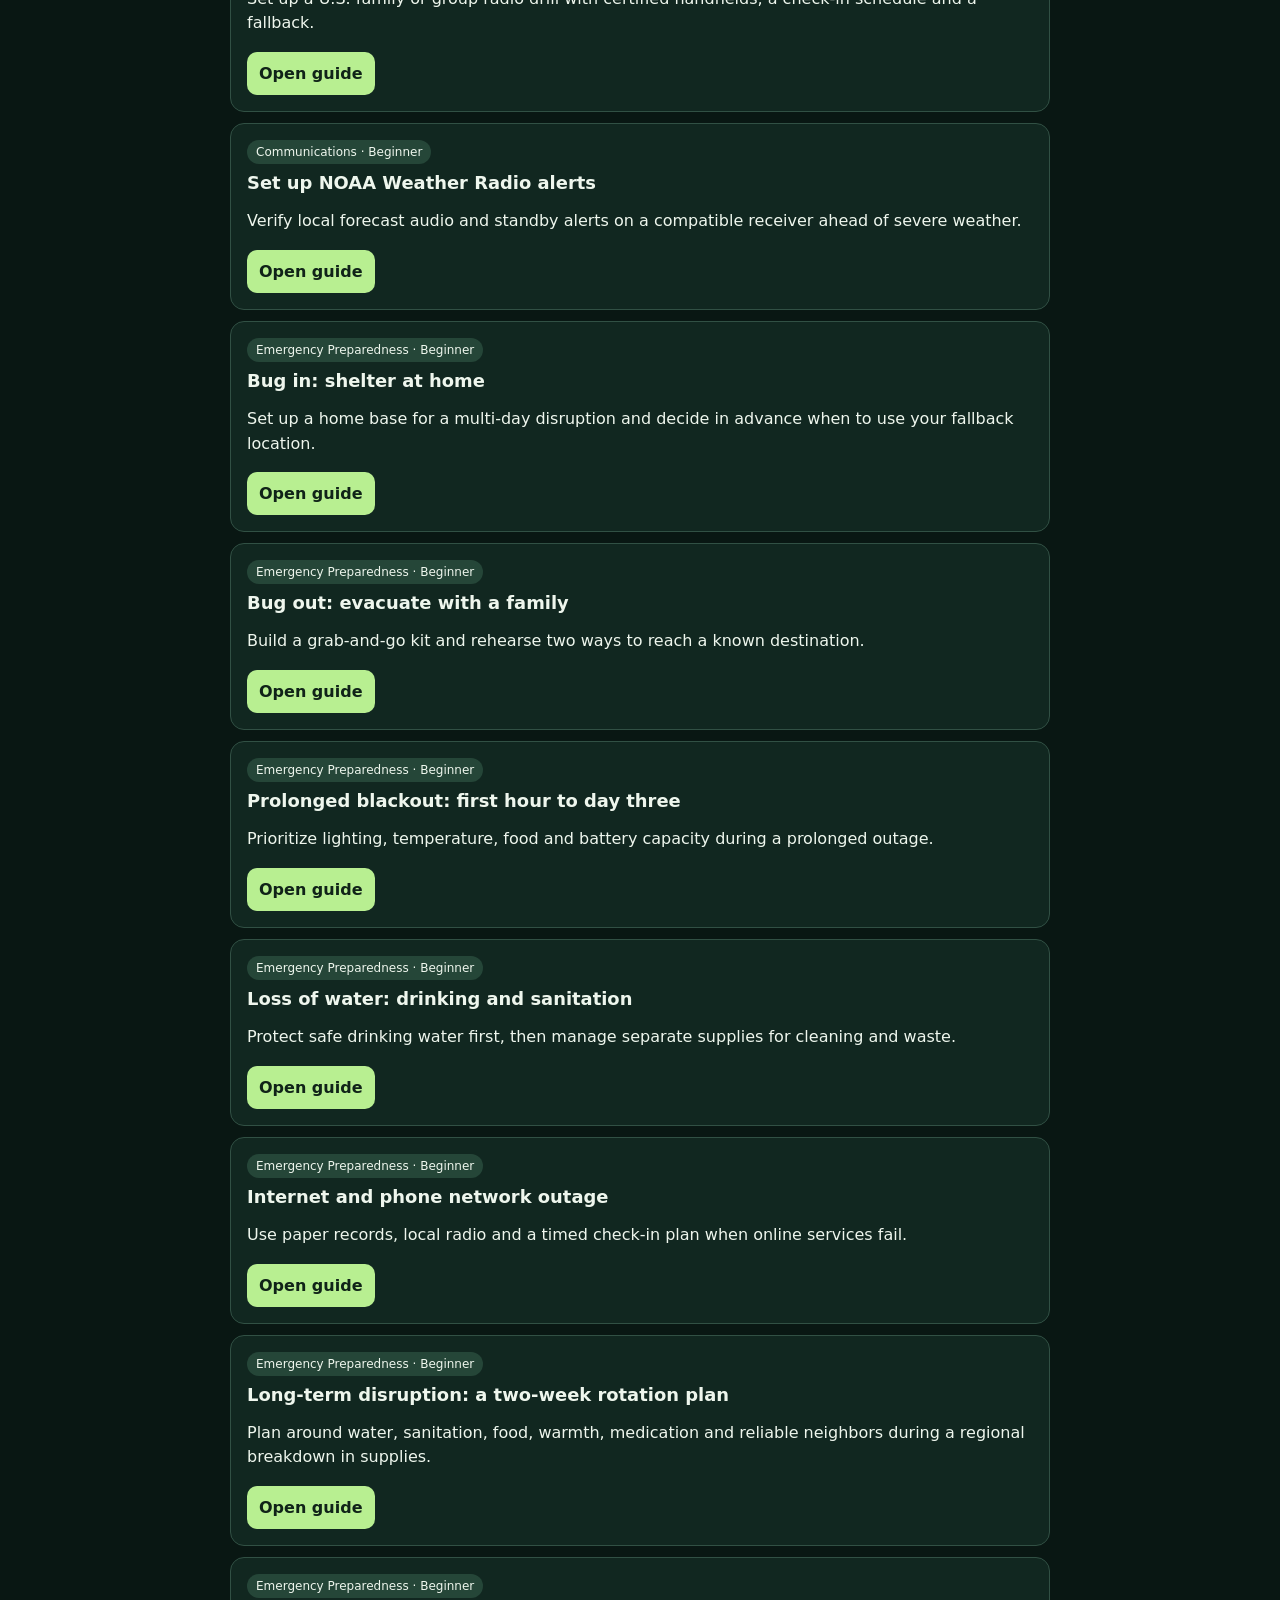
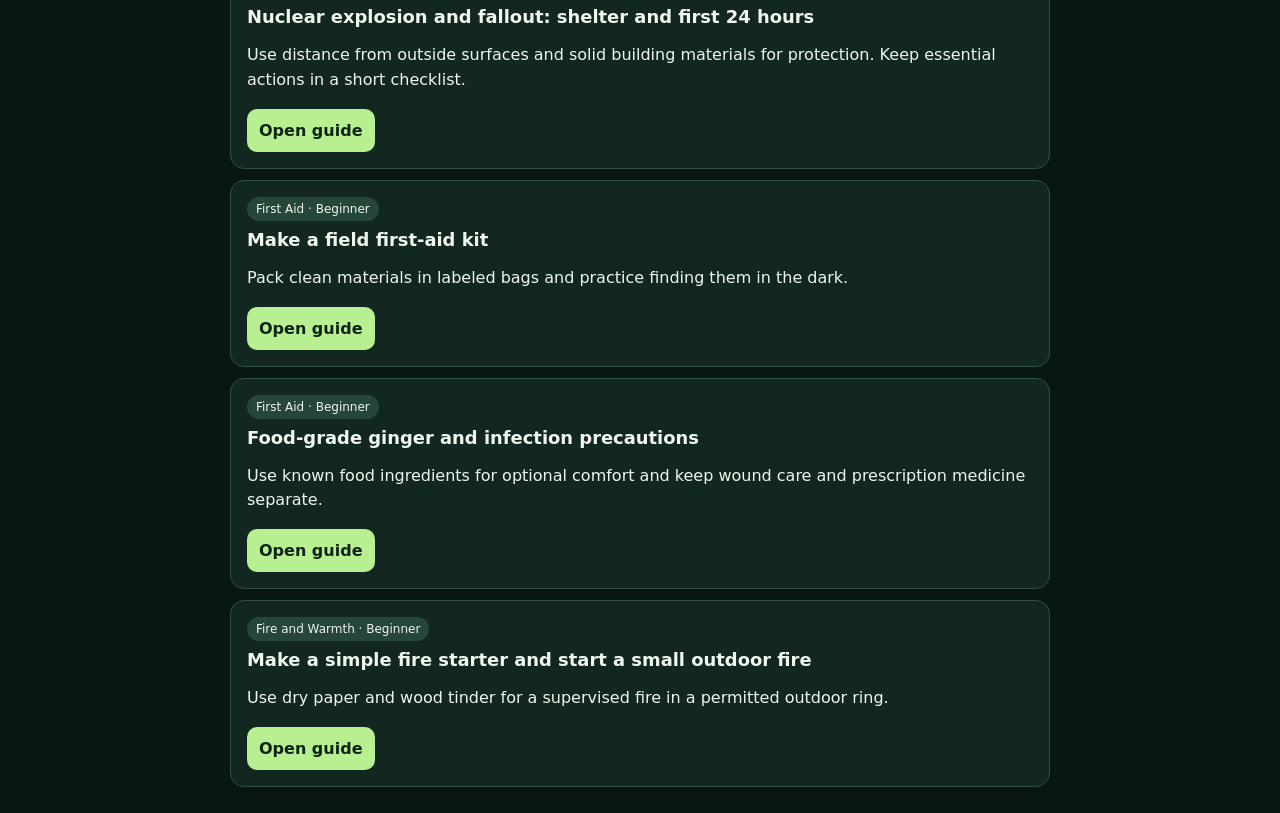
==== commit 02c30921: "Add V4 emergency field guides and fifty Morse decoding levels" ====
--- a/index.html
+++ b/index.html
@@ -6,10 +6,10 @@
   <meta name="theme-color" content="#102923">
   <link rel="manifest" href="./manifest.webmanifest">
   <link rel="stylesheet" href="./styles.css">
-  <title>D.I.S.M.I.S. · Field Workshop V3</title>
+  <title>D.I.S.M.I.S. · Field Workshop V4</title>
 </head>
 <body>
-  <header><div class="wrap"><h1>D.I.S.M.I.S. · Field Workshop V3</h1></div></header>
+  <header><div class="wrap"><h1>D.I.S.M.I.S. · Field Workshop V4</h1></div></header>
   <main class="wrap">
     <nav class="tabs" aria-label="Field tools">
       <button data-view="guides" aria-pressed="true" class="on">Field Guide</button>
--- a/styles.css
+++ b/styles.css
@@ -281,3 +281,21 @@
   display: block;
   margin-top: 4px;
 }
+
+.morse-signal:not([hidden]) {
+  display: flex;
+  align-items: center;
+  gap: 10px;
+}
+
+.signal-light {
+  width: 46px;
+  height: 32px;
+  border: 2px solid #a8c6a6;
+  border-radius: 7px;
+  background: #213a28;
+}
+
+.signal-light.is-lit {
+  background: #b8ef91;
+}
